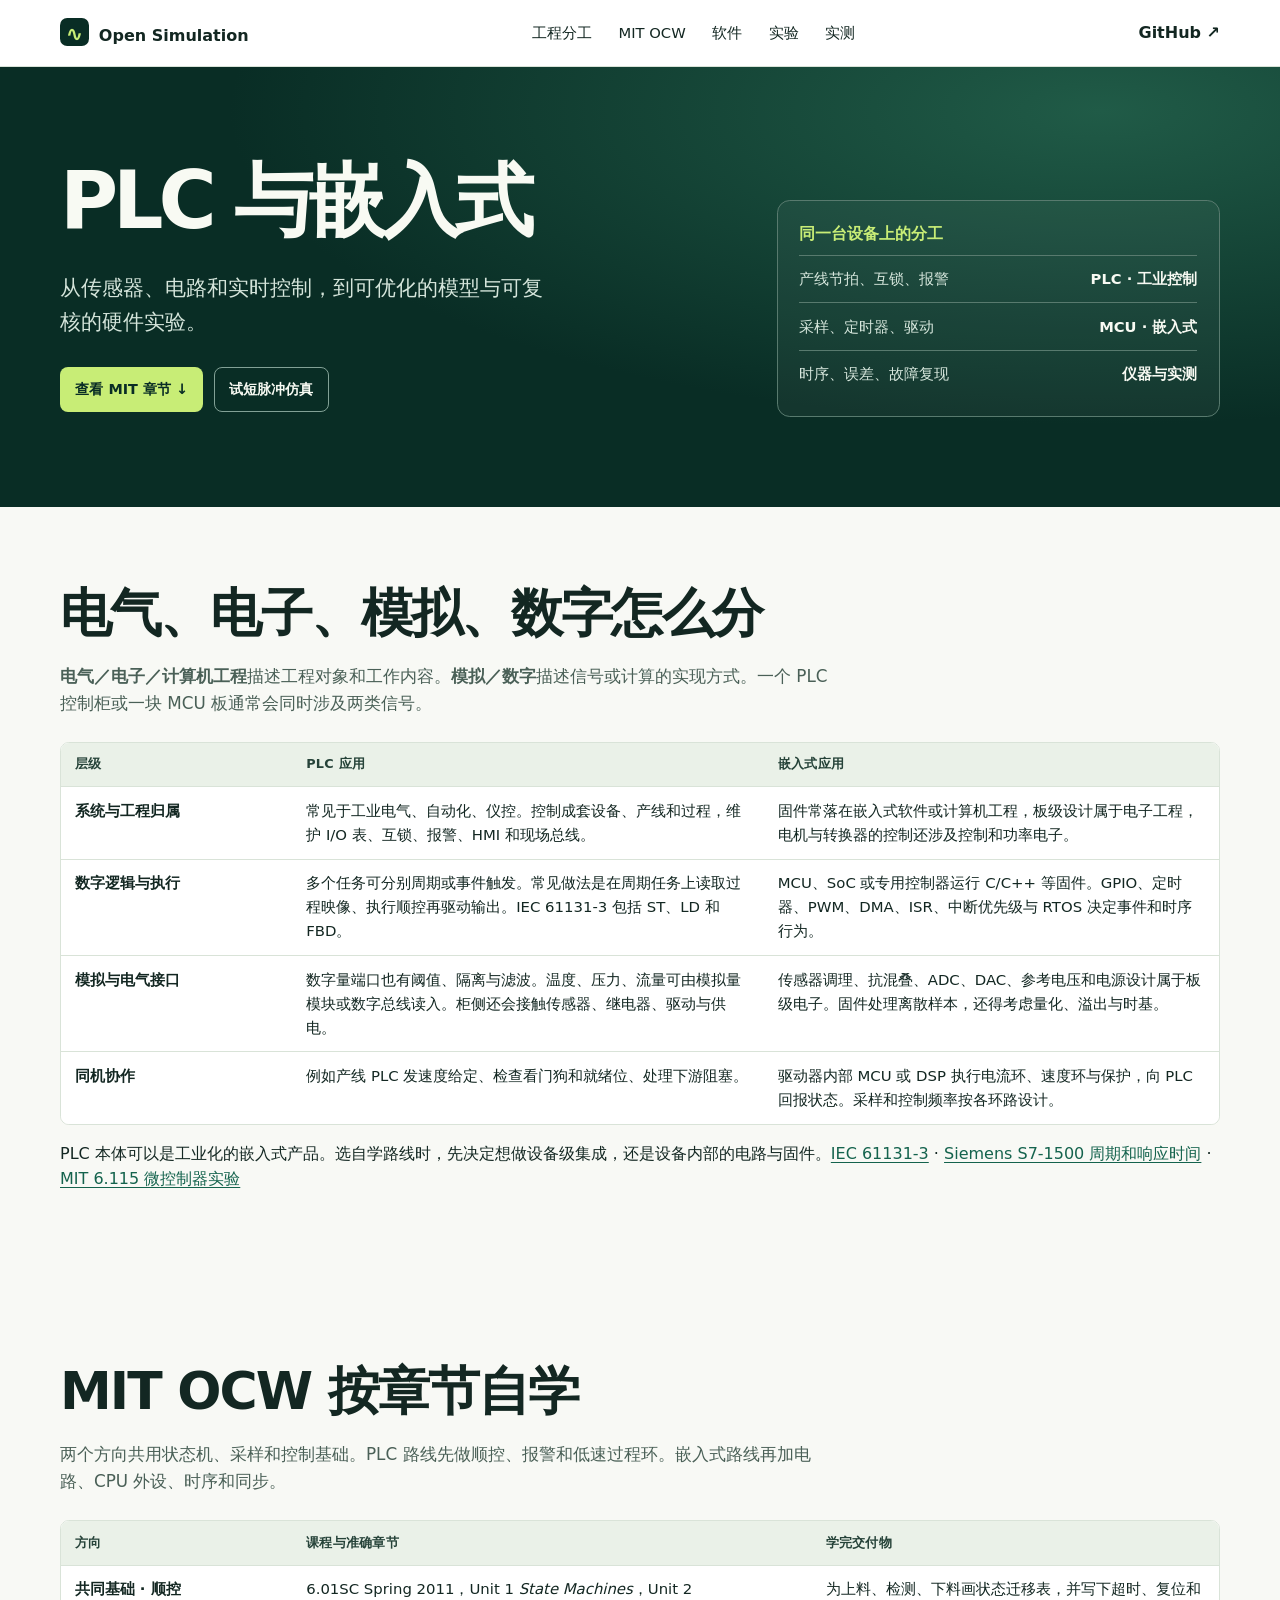
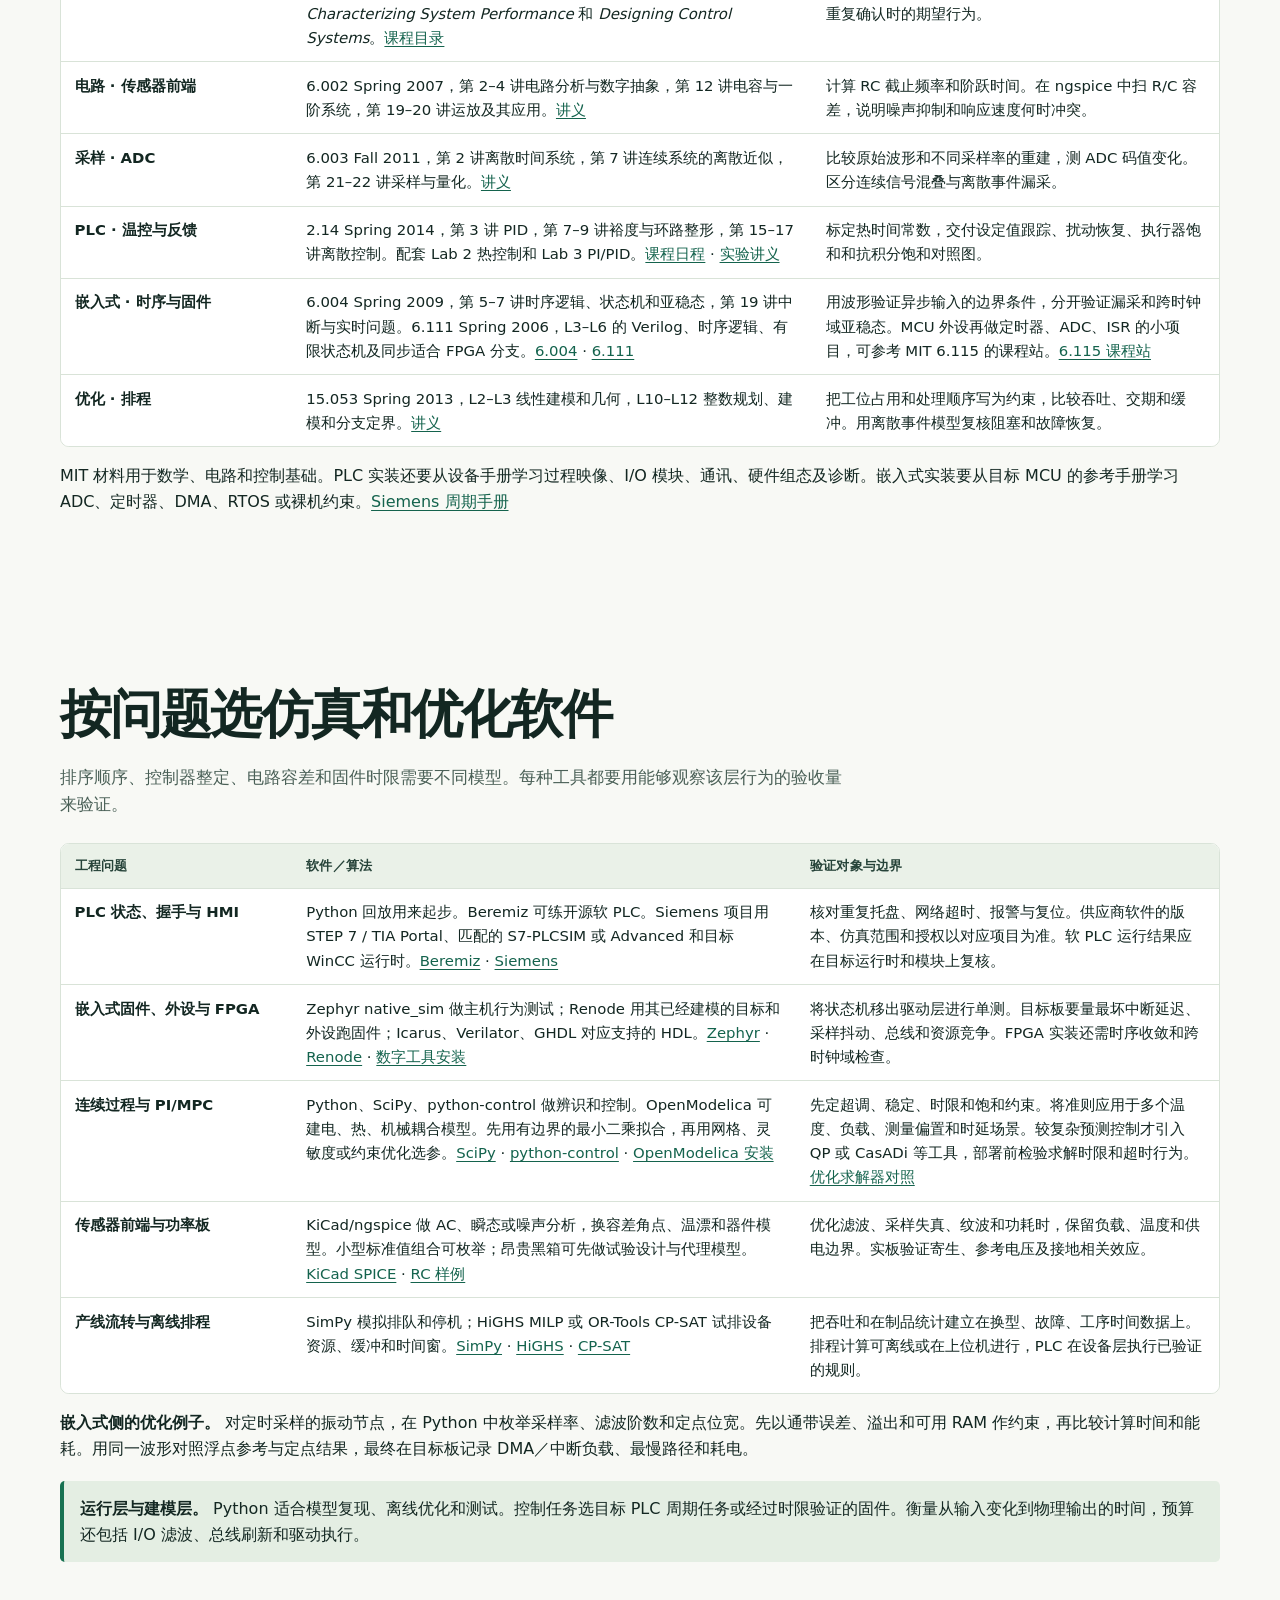
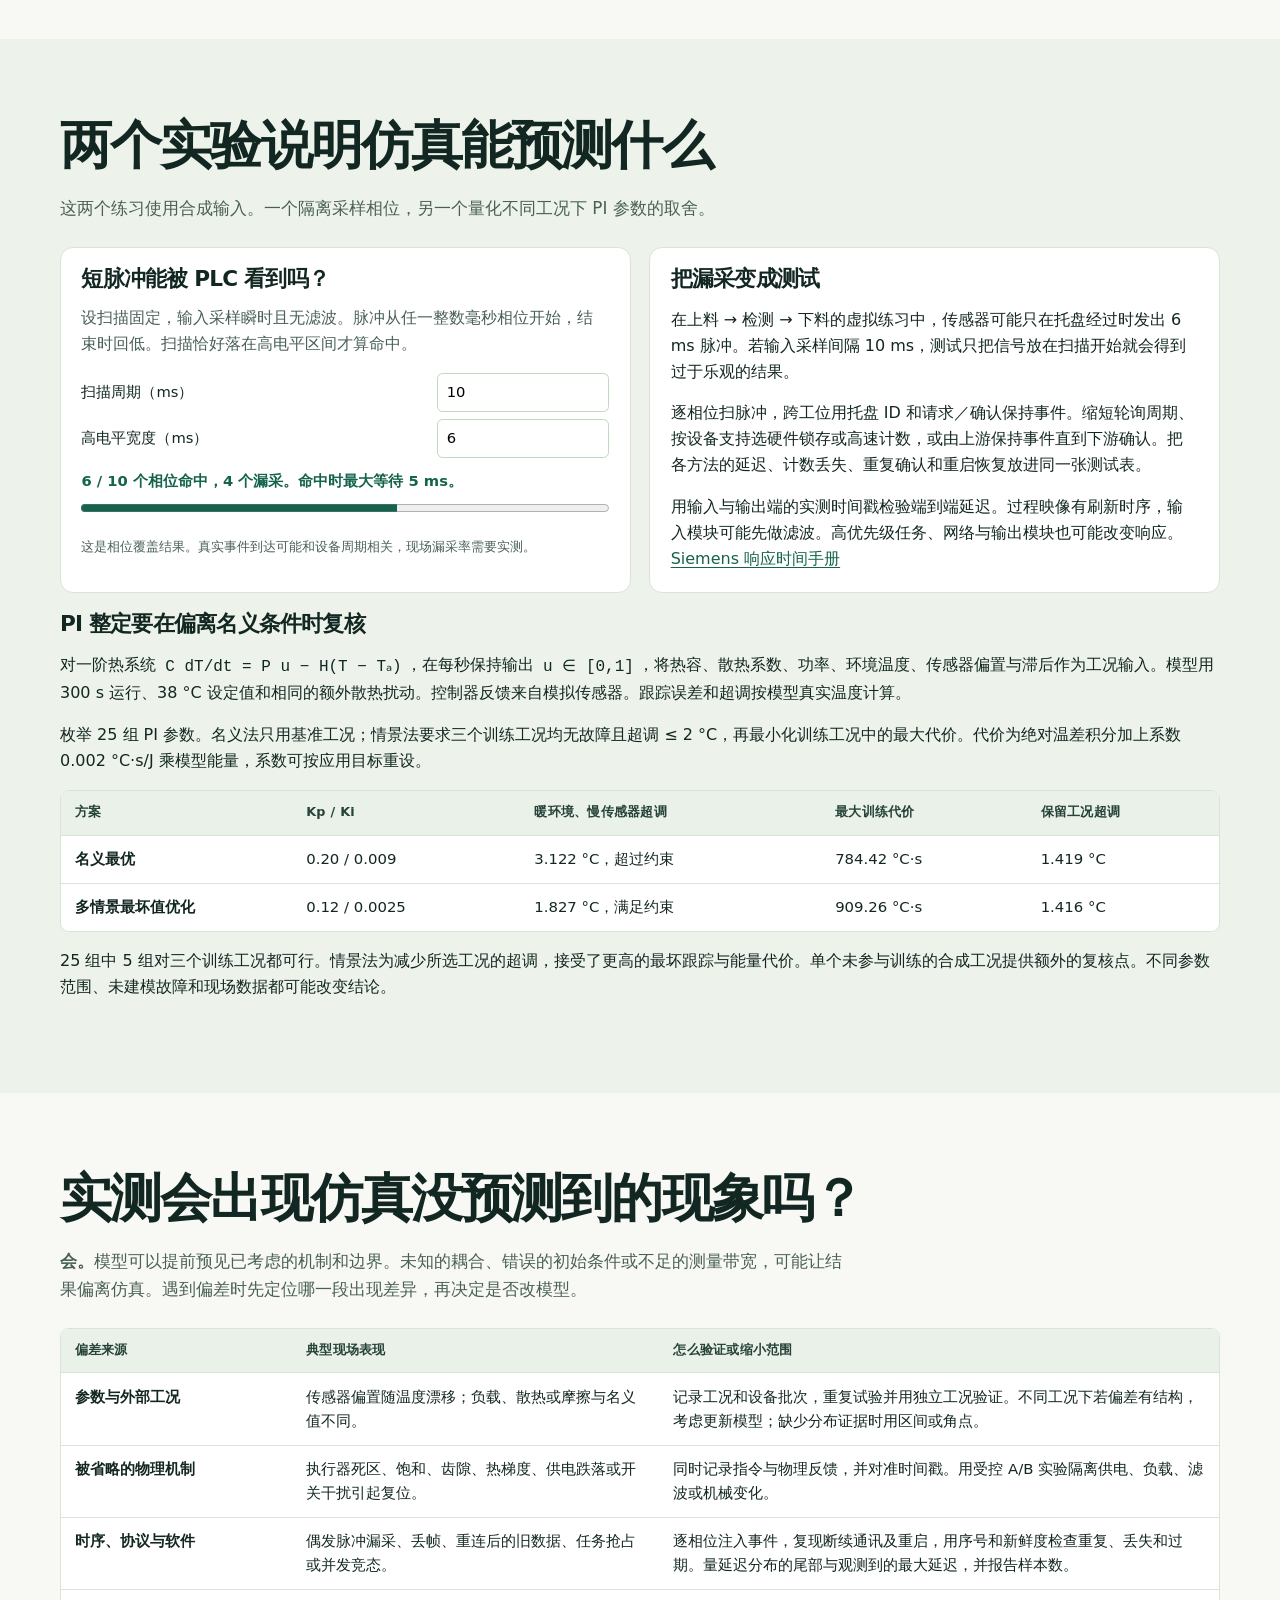
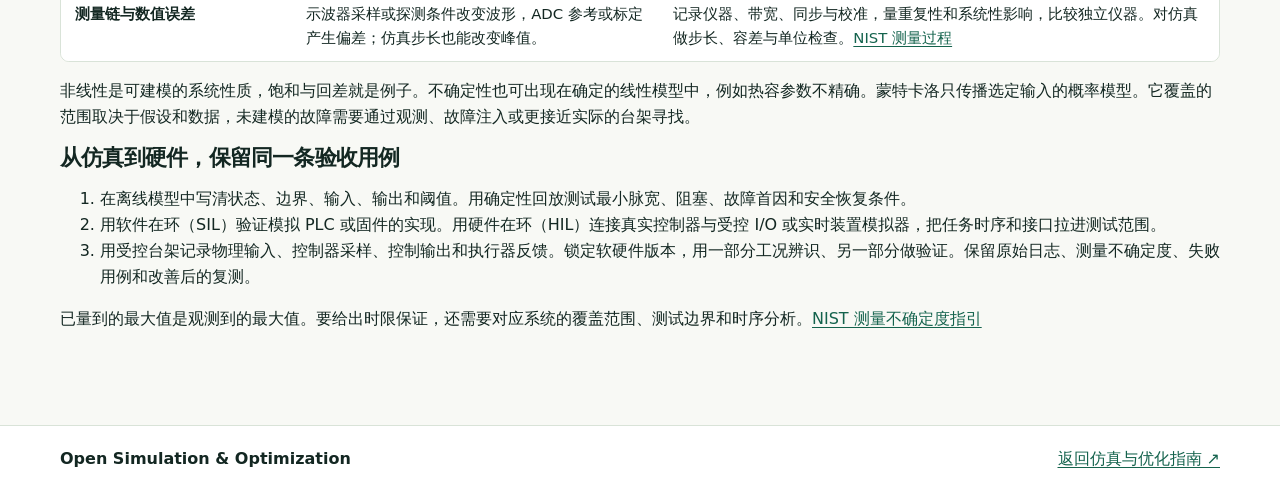
==== docs/plc-embedded.html @ e900a8cd "Publish PLC and embedded simulation engineering guide" ====
<!doctype html>
<html lang="zh-Hans">
<head>
  <meta charset="utf-8">
  <meta name="viewport" content="width=device-width, initial-scale=1">
  <meta name="description" content="PLC 与嵌入式的工程边界、MIT OCW 课程、优化仿真工具和硬件实测方法。">
  <title>PLC 与嵌入式｜Open Simulation &amp; Optimization</title>
  <link rel="stylesheet" href="style.css">
  <script src="plc-timing.js" defer></script>
</head>
<body>
<a class="skip" href="#main">跳到正文</a>
<header class="top">
  <div class="wrap top-inner">
    <a class="brand" href="./" lang="en"><span aria-hidden="true">∿</span> Open Simulation</a>
    <nav aria-label="本页导航">
      <a href="#roles">工程分工</a><a href="#ocw">MIT OCW</a><a href="#tools">软件</a><a href="#experiments">实验</a><a href="#validation">实测</a>
    </nav>
    <a class="repo" href="https://github.com/zmath01/optimization-simulation">GitHub ↗</a>
  </div>
</header>
<main id="main">
  <div class="hero">
    <div class="wrap hero-grid">
      <div>
        <h1>PLC 与嵌入式</h1>
        <p class="lede">从传感器、电路和实时控制，到可优化的模型与可复核的硬件实验。</p>
        <a class="button primary" href="#ocw">查看 MIT 章节 ↓</a>
        <a class="button secondary" href="#experiments">试短脉冲仿真</a>
      </div>
      <div class="hero-side" aria-label="典型系统分工">
        <p>同一台设备上的分工</p>
        <a href="#roles"><span>产线节拍、互锁、报警</span><strong>PLC · 工业控制</strong></a>
        <a href="#roles"><span>采样、定时器、驱动</span><strong>MCU · 嵌入式</strong></a>
        <a href="#validation"><span>时序、误差、故障复现</span><strong>仪器与实测</strong></a>
      </div>
    </div>
  </div>
  <section class="wrap section" id="roles">
    <div class="section-heading"><h2>电气、电子、模拟、数字怎么分</h2><p><strong>电气／电子／计算机工程</strong>描述工程对象和工作内容。<strong>模拟／数字</strong>描述信号或计算的实现方式。一个 PLC 控制柜或一块 MCU 板通常会同时涉及两类信号。</p></div>
    <div class="table-wrap" tabindex="0" role="region" aria-label="PLC 与嵌入式分工">
    <table><thead><tr><th scope="col">层级</th><th scope="col">PLC 应用</th><th scope="col">嵌入式应用</th></tr></thead><tbody>
      <tr><th scope="row">系统与工程归属</th><td>常见于工业电气、自动化、仪控。控制成套设备、产线和过程，维护 I/O 表、互锁、报警、HMI 和现场总线。</td><td>固件常落在嵌入式软件或计算机工程，板级设计属于电子工程，电机与转换器的控制还涉及控制和功率电子。</td></tr>
      <tr><th scope="row">数字逻辑与执行</th><td>多个任务可分别周期或事件触发。常见做法是在周期任务上读取过程映像、执行顺控再驱动输出。IEC 61131-3 包括 ST、LD 和 FBD。</td><td>MCU、SoC 或专用控制器运行 C/C++ 等固件。GPIO、定时器、PWM、DMA、ISR、中断优先级与 RTOS 决定事件和时序行为。</td></tr>
      <tr><th scope="row">模拟与电气接口</th><td>数字量端口也有阈值、隔离与滤波。温度、压力、流量可由模拟量模块或数字总线读入。柜侧还会接触传感器、继电器、驱动与供电。</td><td>传感器调理、抗混叠、ADC、DAC、参考电压和电源设计属于板级电子。固件处理离散样本，还得考虑量化、溢出与时基。</td></tr>
      <tr><th scope="row">同机协作</th><td>例如产线 PLC 发速度给定、检查看门狗和就绪位、处理下游阻塞。</td><td>驱动器内部 MCU 或 DSP 执行电流环、速度环与保护，向 PLC 回报状态。采样和控制频率按各环路设计。</td></tr>
    </tbody></table></div>
    <p>PLC 本体可以是工业化的嵌入式产品。选自学路线时，先决定想做设备级集成，还是设备内部的电路与固件。<a href="https://webstore.iec.ch/en/publication/68533">IEC 61131-3</a> · <a href="https://support.industry.siemens.com/cs/attachments/59193558/s71500_cycle_and_reaction_times_function_manual_en-US_en-US.pdf">Siemens S7-1500 周期和响应时间</a> · <a href="https://web.mit.edu/course/6/6.115/www/page/course-objectives.html">MIT 6.115 微控制器实验</a></p>
  </section>

  <section class="wrap section" id="ocw">
    <div class="section-heading"><h2>MIT OCW 按章节自学</h2><p>两个方向共用状态机、采样和控制基础。PLC 路线先做顺控、报警和低速过程环。嵌入式路线再加电路、CPU 外设、时序和同步。</p></div>
    <div class="table-wrap" tabindex="0" role="region" aria-label="MIT OCW 章节及练习">
    <table><thead><tr><th scope="col">方向</th><th scope="col">课程与准确章节</th><th scope="col">学完交付物</th></tr></thead><tbody>
      <tr><th scope="row">共同基础 · 顺控</th><td>6.01SC Spring 2011，Unit 1 <em>State Machines</em>，Unit 2 <em>Characterizing System Performance</em> 和 <em>Designing Control Systems</em>。<a href="https://ocw.mit.edu/courses/6-01sc-introduction-to-electrical-engineering-and-computer-science-i-spring-2011/">课程目录</a></td><td>为上料、检测、下料画状态迁移表，并写下超时、复位和重复确认时的期望行为。</td></tr>
      <tr><th scope="row">电路 · 传感器前端</th><td>6.002 Spring 2007，第 2–4 讲电路分析与数字抽象，第 12 讲电容与一阶系统，第 19–20 讲运放及其应用。<a href="https://ocw.mit.edu/courses/6-002-circuits-and-electronics-spring-2007/pages/lecture-notes/">讲义</a></td><td>计算 RC 截止频率和阶跃时间。在 ngspice 中扫 R/C 容差，说明噪声抑制和响应速度何时冲突。</td></tr>
      <tr><th scope="row">采样 · ADC</th><td>6.003 Fall 2011，第 2 讲离散时间系统，第 7 讲连续系统的离散近似，第 21–22 讲采样与量化。<a href="https://ocw.mit.edu/courses/6-003-signals-and-systems-fall-2011/pages/lecture-notes/">讲义</a></td><td>比较原始波形和不同采样率的重建，测 ADC 码值变化。区分连续信号混叠与离散事件漏采。</td></tr>
      <tr><th scope="row">PLC · 温控与反馈</th><td>2.14 Spring 2014，第 3 讲 PID，第 7–9 讲裕度与环路整形，第 15–17 讲离散控制。配套 Lab 2 热控制和 Lab 3 PI/PID。<a href="https://ocw.mit.edu/courses/2-14-analysis-and-design-of-feedback-control-systems-spring-2014/pages/calendar/">课程日程</a> · <a href="https://ocw.mit.edu/courses/2-14-analysis-and-design-of-feedback-control-systems-spring-2014/pages/labs/">实验讲义</a></td><td>标定热时间常数，交付设定值跟踪、扰动恢复、执行器饱和和抗积分饱和对照图。</td></tr>
      <tr><th scope="row">嵌入式 · 时序与固件</th><td>6.004 Spring 2009，第 5–7 讲时序逻辑、状态机和亚稳态，第 19 讲中断与实时问题。6.111 Spring 2006，L3–L6 的 Verilog、时序逻辑、有限状态机及同步适合 FPGA 分支。<a href="https://ocw.mit.edu/courses/6-004-computation-structures-spring-2009/pages/lecture-notes/">6.004</a> · <a href="https://ocw.mit.edu/courses/6-111-introductory-digital-systems-laboratory-spring-2006/pages/lecture-notes/">6.111</a></td><td>用波形验证异步输入的边界条件，分开验证漏采和跨时钟域亚稳态。MCU 外设再做定时器、ADC、ISR 的小项目，可参考 MIT 6.115 的课程站。<a href="https://web.mit.edu/course/6/6.115/www/page/course-objectives.html">6.115 课程站</a></td></tr>
      <tr><th scope="row">优化 · 排程</th><td>15.053 Spring 2013，L2–L3 线性建模和几何，L10–L12 整数规划、建模和分支定界。<a href="https://ocw.mit.edu/courses/15-053-optimization-methods-in-management-science-spring-2013/pages/lecture-notes/">讲义</a></td><td>把工位占用和处理顺序写为约束，比较吞吐、交期和缓冲。用离散事件模型复核阻塞和故障恢复。</td></tr>
    </tbody></table></div>
    <p>MIT 材料用于数学、电路和控制基础。PLC 实装还要从设备手册学习过程映像、I/O 模块、通讯、硬件组态及诊断。嵌入式实装要从目标 MCU 的参考手册学习 ADC、定时器、DMA、RTOS 或裸机约束。<a href="https://support.industry.siemens.com/cs/attachments/59193558/s71500_cycle_and_reaction_times_function_manual_en-US_en-US.pdf">Siemens 周期手册</a></p>
  </section>
  <section class="wrap section" id="tools">
    <div class="section-heading"><h2>按问题选仿真和优化软件</h2><p>排序顺序、控制器整定、电路容差和固件时限需要不同模型。每种工具都要用能够观察该层行为的验收量来验证。</p></div>
    <div class="table-wrap" tabindex="0" role="region" aria-label="软件、算法与适用边界">
    <table><thead><tr><th scope="col">工程问题</th><th scope="col">软件／算法</th><th scope="col">验证对象与边界</th></tr></thead><tbody>
      <tr><th scope="row">PLC 状态、握手与 HMI</th><td>Python 回放用来起步。Beremiz 可练开源软 PLC。Siemens 项目用 STEP 7 / TIA Portal、匹配的 S7-PLCSIM 或 Advanced 和目标 WinCC 运行时。<a href="https://beremiz.readthedocs.io/en/stable/overview.html">Beremiz</a> · <a href="https://sieportal.siemens.com/en-us/products-services/10317038">Siemens</a></td><td>核对重复托盘、网络超时、报警与复位。供应商软件的版本、仿真范围和授权以对应项目为准。软 PLC 运行结果应在目标运行时和模块上复核。</td></tr>
      <tr><th scope="row">嵌入式固件、外设与 FPGA</th><td>Zephyr native_sim 做主机行为测试；Renode 用其已经建模的目标和外设跑固件；Icarus、Verilator、GHDL 对应支持的 HDL。<a href="https://docs.zephyrproject.org/latest/boards/native/native_sim/doc/index.html">Zephyr</a> · <a href="https://renode.readthedocs.io/en/latest/introduction/supported-boards.html">Renode</a> · <a href="./#electronics">数字工具安装</a></td><td>将状态机移出驱动层进行单测。目标板要量最坏中断延迟、采样抖动、总线和资源竞争。FPGA 实装还需时序收敛和跨时钟域检查。</td></tr>
      <tr><th scope="row">连续过程与 PI/MPC</th><td>Python、SciPy、python-control 做辨识和控制。OpenModelica 可建电、热、机械耦合模型。先用有边界的最小二乘拟合，再用网格、灵敏度或约束优化选参。<a href="https://docs.scipy.org/doc/scipy/reference/generated/scipy.optimize.least_squares.html">SciPy</a> · <a href="https://python-control.readthedocs.io/en/latest/">python-control</a> · <a href="./#numerics">OpenModelica 安装</a></td><td>先定超调、稳定、时限和饱和约束。将准则应用于多个温度、负载、测量偏置和时延场景。较复杂预测控制才引入 QP 或 CasADi 等工具，部署前检验求解时限和超时行为。<a href="./#solvers">优化求解器对照</a></td></tr>
      <tr><th scope="row">传感器前端与功率板</th><td>KiCad/ngspice 做 AC、瞬态或噪声分析，换容差角点、温漂和器件模型。小型标准值组合可枚举；昂贵黑箱可先做试验设计与代理模型。<a href="https://www.kicad.org/discover/spice/">KiCad SPICE</a> · <a href="./#examples">RC 样例</a></td><td>优化滤波、采样失真、纹波和功耗时，保留负载、温度和供电边界。实板验证寄生、参考电压及接地相关效应。</td></tr>
      <tr><th scope="row">产线流转与离线排程</th><td>SimPy 模拟排队和停机；HiGHS MILP 或 OR-Tools CP-SAT 试排设备资源、缓冲和时间窗。<a href="https://simpy.readthedocs.io/en/latest/">SimPy</a> · <a href="https://highs.dev/">HiGHS</a> · <a href="https://developers.google.com/optimization/cp/cp_solver">CP-SAT</a></td><td>把吞吐和在制品统计建立在换型、故障、工序时间数据上。排程计算可离线或在上位机进行，PLC 在设备层执行已验证的规则。</td></tr>
    </tbody></table></div>
    <p><strong>嵌入式侧的优化例子。</strong> 对定时采样的振动节点，在 Python 中枚举采样率、滤波阶数和定点位宽。先以通带误差、溢出和可用 RAM 作约束，再比较计算时间和能耗。用同一波形对照浮点参考与定点结果，最终在目标板记录 DMA／中断负载、最慢路径和耗电。</p>
    <div class="note"><strong>运行层与建模层。</strong> Python 适合模型复现、离线优化和测试。控制任务选目标 PLC 周期任务或经过时限验证的固件。衡量从输入变化到物理输出的时间，预算还包括 I/O 滤波、总线刷新和驱动执行。</div>
  </section>

  <section class="performance" id="experiments">
    <div class="wrap section">
      <div class="section-heading"><h2>两个实验说明仿真能预测什么</h2><p>这两个练习使用合成输入。一个隔离采样相位，另一个量化不同工况下 PI 参数的取舍。</p></div>
      <div class="two">
        <article class="chart">
          <h3>短脉冲能被 PLC 看到吗？</h3>
          <p>设扫描固定，输入采样瞬时且无滤波。脉冲从任一整数毫秒相位开始，结束时回低。扫描恰好落在高电平区间才算命中。</p>
          <div class="calc-inputs" id="pulse-inputs">
            <label for="scan-ms">扫描周期（ms）</label><input type="number" id="scan-ms" min="1" max="1000" step="1" value="10" required>
            <label for="pulse-ms">高电平宽度（ms）</label><input type="number" id="pulse-ms" min="1" max="1000" step="1" value="6" required>
            <output id="pulse-result" for="scan-ms pulse-ms" aria-live="polite">6 / 10 个相位命中，4 个漏采。命中时最大等待 5 ms。</output>
          </div>
          <progress id="pulse-hit-rate" aria-label="整数毫秒相位命中比例" value="6" max="10">6 / 10</progress>
          <p><small>这是相位覆盖结果。真实事件到达可能和设备周期相关，现场漏采率需要实测。</small></p>
        </article>
        <article class="bench-notes">
          <h3>把漏采变成测试</h3>
          <p>在上料 → 检测 → 下料的虚拟练习中，传感器可能只在托盘经过时发出 6 ms 脉冲。若输入采样间隔 10 ms，测试只把信号放在扫描开始就会得到过于乐观的结果。</p>
          <p>逐相位扫脉冲，跨工位用托盘 ID 和请求／确认保持事件。缩短轮询周期、按设备支持选硬件锁存或高速计数，或由上游保持事件直到下游确认。把各方法的延迟、计数丢失、重复确认和重启恢复放进同一张测试表。</p>
          <p>用输入与输出端的实测时间戳检验端到端延迟。过程映像有刷新时序，输入模块可能先做滤波。高优先级任务、网络与输出模块也可能改变响应。<a href="https://support.industry.siemens.com/cs/attachments/59193558/s71500_cycle_and_reaction_times_function_manual_en-US_en-US.pdf">Siemens 响应时间手册</a></p>
        </article>
      </div>
      <h3>PI 整定要在偏离名义条件时复核</h3>
      <p>对一阶热系统 <code>C dT/dt = P u − H(T − Tₐ)</code>，在每秒保持输出 <code>u ∈ [0,1]</code>，将热容、散热系数、功率、环境温度、传感器偏置与滞后作为工况输入。模型用 300 s 运行、38 °C 设定值和相同的额外散热扰动。控制器反馈来自模拟传感器。跟踪误差和超调按模型真实温度计算。</p>
      <p>枚举 25 组 PI 参数。名义法只用基准工况；情景法要求三个训练工况均无故障且超调 ≤ 2 °C，再最小化训练工况中的最大代价。代价为绝对温差积分加上系数 0.002 °C·s/J 乘模型能量，系数可按应用目标重设。</p>
      <div class="table-wrap" tabindex="0" role="region" aria-label="合成温控优化结果">
      <table><thead><tr><th scope="col">方案</th><th scope="col">Kp / Ki</th><th scope="col">暖环境、慢传感器超调</th><th scope="col">最大训练代价</th><th scope="col">保留工况超调</th></tr></thead><tbody>
        <tr><th scope="row">名义最优</th><td>0.20 / 0.009</td><td>3.122 °C，超过约束</td><td>784.42 °C·s</td><td>1.419 °C</td></tr>
        <tr><th scope="row">多情景最坏值优化</th><td>0.12 / 0.0025</td><td>1.827 °C，满足约束</td><td>909.26 °C·s</td><td>1.416 °C</td></tr>
      </tbody></table></div>
      <p>25 组中 5 组对三个训练工况都可行。情景法为减少所选工况的超调，接受了更高的最坏跟踪与能量代价。单个未参与训练的合成工况提供额外的复核点。不同参数范围、未建模故障和现场数据都可能改变结论。</p>
    </div>
  </section>

  <section class="wrap section" id="validation">
    <div class="section-heading"><h2>实测会出现仿真没预测到的现象吗？</h2><p><strong>会。</strong>模型可以提前预见已考虑的机制和边界。未知的耦合、错误的初始条件或不足的测量带宽，可能让结果偏离仿真。遇到偏差时先定位哪一段出现差异，再决定是否改模型。</p></div>
    <div class="table-wrap" tabindex="0" role="region" aria-label="现场偏差和实验方法">
    <table><thead><tr><th scope="col">偏差来源</th><th scope="col">典型现场表现</th><th scope="col">怎么验证或缩小范围</th></tr></thead><tbody>
      <tr><th scope="row">参数与外部工况</th><td>传感器偏置随温度漂移；负载、散热或摩擦与名义值不同。</td><td>记录工况和设备批次，重复试验并用独立工况验证。不同工况下若偏差有结构，考虑更新模型；缺少分布证据时用区间或角点。</td></tr>
      <tr><th scope="row">被省略的物理机制</th><td>执行器死区、饱和、齿隙、热梯度、供电跌落或开关干扰引起复位。</td><td>同时记录指令与物理反馈，并对准时间戳。用受控 A/B 实验隔离供电、负载、滤波或机械变化。</td></tr>
      <tr><th scope="row">时序、协议与软件</th><td>偶发脉冲漏采、丢帧、重连后的旧数据、任务抢占或并发竞态。</td><td>逐相位注入事件，复现断续通讯及重启，用序号和新鲜度检查重复、丢失和过期。量延迟分布的尾部与观测到的最大延迟，并报告样本数。</td></tr>
      <tr><th scope="row">测量链与数值误差</th><td>示波器采样或探测条件改变波形，ADC 参考或标定产生偏差；仿真步长也能改变峰值。</td><td>记录仪器、带宽、同步与校准，量重复性和系统性影响，比较独立仪器。对仿真做步长、容差与单位检查。<a href="https://www.nist.gov/publications/nistsematech-engineering-statistics-handbook-chapter-2-measurement-process">NIST 测量过程</a></td></tr>
    </tbody></table></div>
    <p>非线性是可建模的系统性质，饱和与回差就是例子。不确定性也可出现在确定的线性模型中，例如热容参数不精确。蒙特卡洛只传播选定输入的概率模型。它覆盖的范围取决于假设和数据，未建模的故障需要通过观测、故障注入或更接近实际的台架寻找。</p>
    <h3>从仿真到硬件，保留同一条验收用例</h3>
    <ol>
      <li>在离线模型中写清状态、边界、输入、输出和阈值。用确定性回放测试最小脉宽、阻塞、故障首因和安全恢复条件。</li>
      <li>用软件在环（SIL）验证模拟 PLC 或固件的实现。用硬件在环（HIL）连接真实控制器与受控 I/O 或实时装置模拟器，把任务时序和接口拉进测试范围。</li>
      <li>用受控台架记录物理输入、控制器采样、控制输出和执行器反馈。锁定软硬件版本，用一部分工况辨识、另一部分做验证。保留原始日志、测量不确定度、失败用例和改善后的复测。</li>
    </ol>
    <p>已量到的最大值是观测到的最大值。要给出时限保证，还需要对应系统的覆盖范围、测试边界和时序分析。<a href="https://www.nist.gov/pml/nist-technical-note-1297">NIST 测量不确定度指引</a></p>
  </section>
</main>
<footer><div class="wrap"><strong>Open Simulation &amp; Optimization</strong><a href="./">返回仿真与优化指南 ↗</a></div></footer>
</body>
</html>
---- docs/style.css ----
:root {
  color-scheme: light;
  --paper: #f8f9f5;
  --surface: #fff;
  --ink: #132722;
  --muted: #4a6057;
  --line: #d9e3d8;
  --green: #14634d;
  --dark: #092d25;
  --lime: #c8ed76;
  --radius: .8rem;
  font-family: "Aptos", "Segoe UI", system-ui, sans-serif;
  color: var(--ink);
  background: var(--paper);
  line-height: 1.62;
}
* { box-sizing: border-box; }
body { margin: 0; }
a { color: var(--green); text-underline-offset: .2em; }
a:hover { text-decoration-thickness: 2px; }
a:focus-visible, summary:focus-visible, input:focus-visible, [tabindex]:focus-visible {
  outline: 2px solid #1b8b66; outline-offset: 4px;
}
.wrap { width: min(1160px, 100% - 3rem); margin-inline: auto; }
.skip { position: absolute; left: 1rem; top: -6rem; z-index: 9; padding: .6rem; background: white; }
.skip:focus { top: .5rem; }
.top { background: var(--surface); border-bottom: 1px solid var(--line); }
.top-inner { display: flex; align-items: center; min-height: 66px; gap: 2rem; justify-content: space-between; }
.top a { text-decoration: none; color: var(--ink); }
.top a:hover { text-decoration: underline; }
.brand { font-weight: 750; white-space: nowrap; }
.brand span { display: inline-grid; place-items: center; width: 1.8rem; height: 1.8rem; margin-right: .28rem; border-radius: .45rem; background: var(--dark); color: var(--lime); font-size: 1.3rem; }
nav { display: flex; gap: clamp(.6rem, 2.4vw, 1.65rem); font-size: .92rem; flex-wrap: wrap; }
.repo { font-weight: 650; white-space: nowrap; }
.hero { background: radial-gradient(ellipse at 86% 10%, #205b47 0, transparent 56%), var(--dark); color: #f8faf3; }
.hero-grid { padding-block: clamp(3.2rem, 7vw, 6rem); display: grid; grid-template-columns: 1.3fr .9fr; gap: clamp(2rem, 6vw, 6.5rem); align-items: end; }
.eyebrow { font-size: .77rem; font-weight: 800; letter-spacing: .14em; text-transform: uppercase; margin: 0 0 .65rem; color: var(--green); }
.hero .eyebrow { color: var(--lime); }
h1,h2,h3 { line-height: 1.12; margin: 0 0 .65em; letter-spacing: -.036em; }
h1 { font-size: clamp(2.4rem, 6.2vw, 5.4rem); margin-bottom: .34em; letter-spacing: -.065em; }
h2 { font-size: clamp(1.9rem, 4.1vw, 3.25rem); margin-bottom: .4em; }
h3 { font-size: 1.35rem; }
.lede { font-size: clamp(1.05rem, 2vw, 1.3rem); max-width: 31rem; color: #d5e5db; margin: 0 0 1.7rem; }
.button { display: inline-block; border: 1px solid transparent; border-radius: .5rem; padding: .6rem .9rem; margin: 0 .35rem .35rem 0; font-size: .9rem; text-decoration: none; font-weight: 750; }
.primary { background: var(--lime); color: var(--dark); }
.secondary { border-color: #82a196; color: #f8faf3; }
.button:hover { text-decoration: underline; }
.hero-side { border: 1px solid #587a6e; border-radius: var(--radius); padding: 1.2rem 1.35rem; background: #ffffff0b; }
.hero-side p { color: var(--lime); font-weight: 750; margin: 0 0 .55rem; }
.hero-side a { display: flex; flex-wrap: wrap; gap: .15rem .75rem; align-items: baseline; justify-content: space-between; color: #f8faf3; text-decoration: none; padding: .7rem 0; border-top: 1px solid #587a6e; font-size: .92rem; }
.hero-side a:hover { text-decoration: underline; }
.hero-side span { color: #d7e7dd; }
.section { padding-block: clamp(2.7rem, 6vw, 5.15rem); }
.section-heading { max-width: 52rem; margin-bottom: 1.55rem; }
.section-heading > p:last-child { color: var(--muted); max-width: 49rem; margin: 0; font-size: 1.05rem; }
details { background: var(--surface); border: 1px solid var(--line); border-radius: var(--radius); margin-block: .75rem; }
summary { cursor: pointer; padding: .95rem 1.17rem; font-size: 1.06rem; font-weight: 750; }
summary span { color: var(--muted); font-size: .86rem; margin-left: .45rem; font-weight: 500; }
.detail-body { padding: 0 1.16rem 1.08rem; }
.detail-body > :first-child { margin-top: .25rem; }
.detail-body > :last-child { margin-bottom: 0; }
.table-wrap { max-width: 100%; overflow-x: auto; border: 1px solid var(--line); border-radius: .55rem; }
table { width: 100%; min-width: 640px; border-collapse: collapse; background: var(--surface); font-size: .93rem; text-align: left; }
th, td { border-bottom: 1px solid var(--line); padding: .72rem .85rem; vertical-align: top; }
thead th { background: #eaf1e8; color: #264339; font-size: .8rem; letter-spacing: .02em; }
tbody th { width: 20%; }
tbody tr:last-child > * { border-bottom: 0; }
.two { display: grid; grid-template-columns: 1fr 1fr; gap: 1.15rem; margin-block: 1.2rem; }
pre { overflow: auto; max-width: 100%; font-size: .84rem; background: #eaf1e8; border-radius: .48rem; padding: .8rem .95rem; line-height: 1.55; color: #173c30; }
code { font-family: "Cascadia Code", "IBM Plex Mono", Consolas, monospace; }
:not(pre) > code { background: #edf2ec; border-radius: .25rem; padding: .05em .26em; overflow-wrap: anywhere; }
.sources { color: var(--muted); font-size: .9rem; }
.performance { background: #edf3eb; }
.chart, .bench-notes, .case, .example-grid article {
  padding: 1.18rem 1.28rem; background: var(--surface);
  border: 1px solid var(--line); border-radius: var(--radius); min-width: 0;
}
.chart p { color: var(--muted); margin-top: 0; }
.bar-row { display: grid; grid-template-columns: 7rem 1fr 5rem; align-items: center; gap: .55rem; margin-block: .68rem; font-size: .83rem; }
.bar-row strong { text-align: right; font-variant-numeric: tabular-nums; }
.bar-track { background: #edf2ec; border-radius: .3rem; height: 1rem; }
.bar { display: block; height: 100%; background: #187252; border-radius: .3rem; }
.bar.py { width: 100%; background: #2a4c42; }
.bar.np { width: 37%; }
.bar.cc { width: 7.3%; background: #739e2b; }
.chart small { display: block; margin-top: .95rem; color: var(--muted); }
.bench-notes p:last-child { margin-bottom: 0; }
.note { margin-top: 1.2rem; border-left: .28rem solid #187252; background: #e4eee3; border-radius: .3rem; padding: .9rem 1rem; }
.case-grid, .example-grid { display: grid; grid-template-columns: repeat(2,minmax(0,1fr)); gap: 1rem; }
.case-type { color: var(--green); font-weight: 750; margin: 0 0 .55rem; font-size: .83rem; }
.result { border-left: .25rem solid #187252; padding-left: .65rem; font-weight: 730; color: #23483b; }
.savings { display: grid; grid-template-columns: 1fr 1fr; gap: 1.15rem 2rem; margin-top: 1.2rem; background: var(--dark); color: #e5f0e4; border-radius: var(--radius); padding: 1.3rem; }
.savings h3 { color: #fff; }
.savings p { margin-bottom: 0; }
.calc-inputs { display: grid; grid-template-columns: 1fr minmax(6rem, .5fr); gap: .4rem .75rem; align-items: center; font-size: .92rem; }
input { min-width: 0; padding: .43rem .52rem; border: 1px solid #bfd8bf; border-radius: .35rem; width: 100%; font: inherit; }
output { grid-column: 1 / -1; color: var(--lime); font-weight: 750; margin-top: .25rem; }
footer { padding-block: 1.3rem; border-top: 1px solid var(--line); background: white; }
footer .wrap { display: flex; flex-wrap: wrap; gap: .6rem 1.8rem; justify-content: space-between; }
@media (max-width: 780px) {
  .hero-grid,.two,.savings { grid-template-columns: 1fr; }
  .top-inner { flex-wrap: wrap; gap: .45rem .8rem; padding-block: .65rem; }
  nav { order: 3; width: 100%; }
}
@media (max-width: 570px) {
  .wrap { width: calc(100% - 1.5rem); }
  .case-grid,.example-grid { grid-template-columns: 1fr; }
  summary span { display: block; margin-left: .95rem; }
  .chart, .bench-notes, .case, .example-grid article { padding-inline: .95rem; }
}

#pulse-result { color: var(--green); }
#pulse-hit-rate { width: 100%; margin-top: .45rem; accent-color: var(--green); }
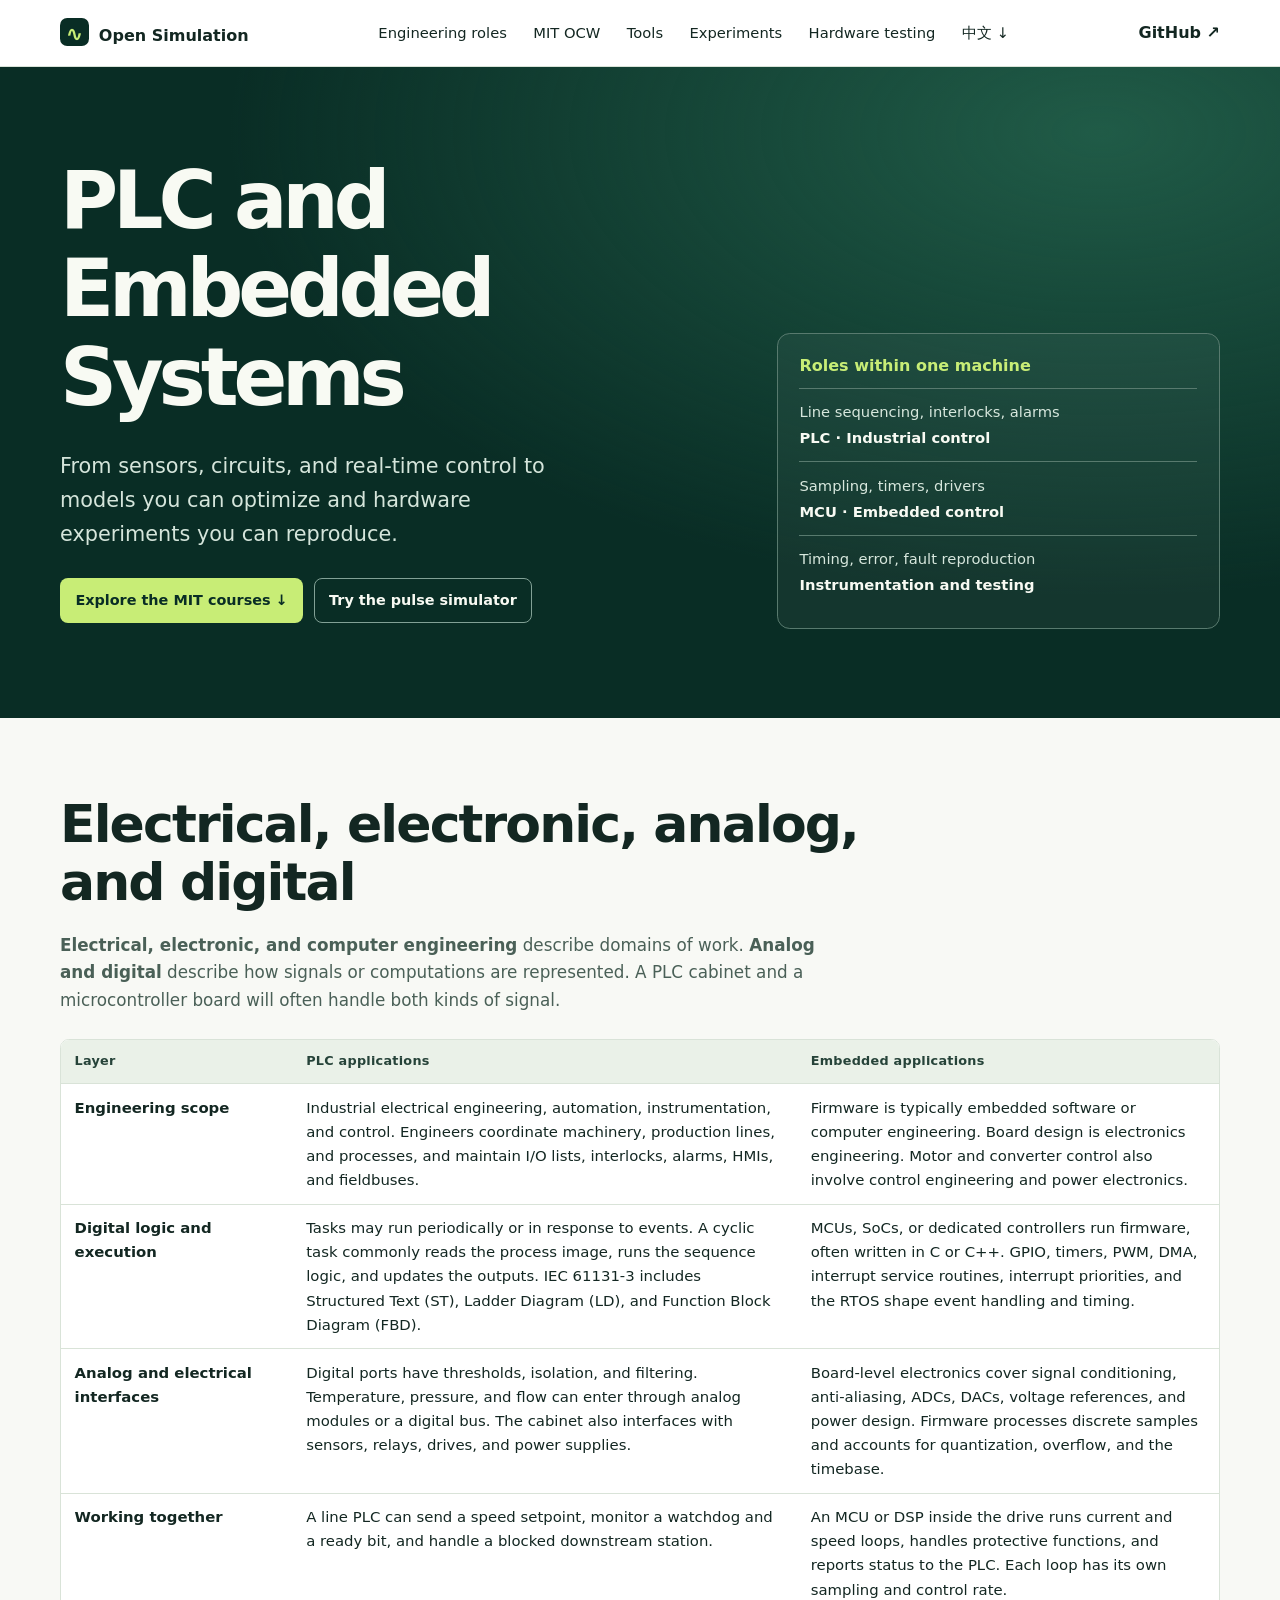
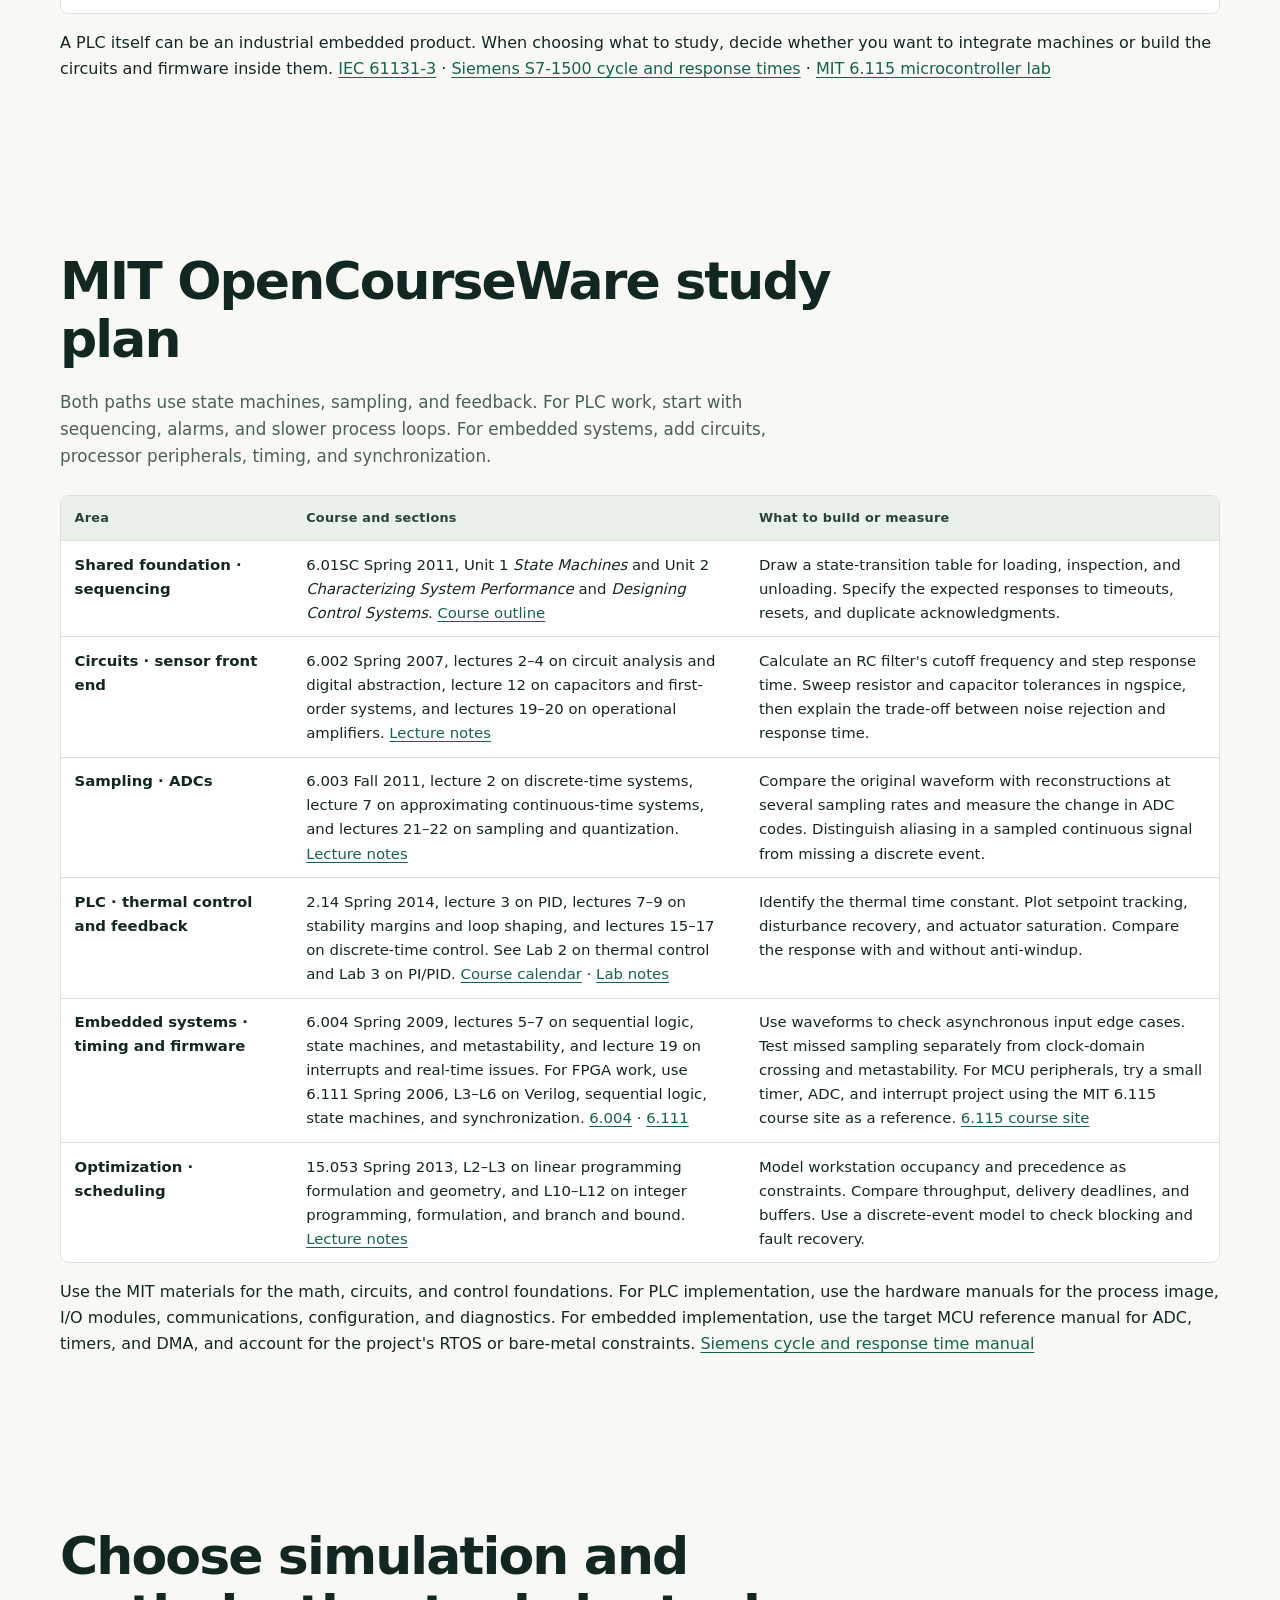
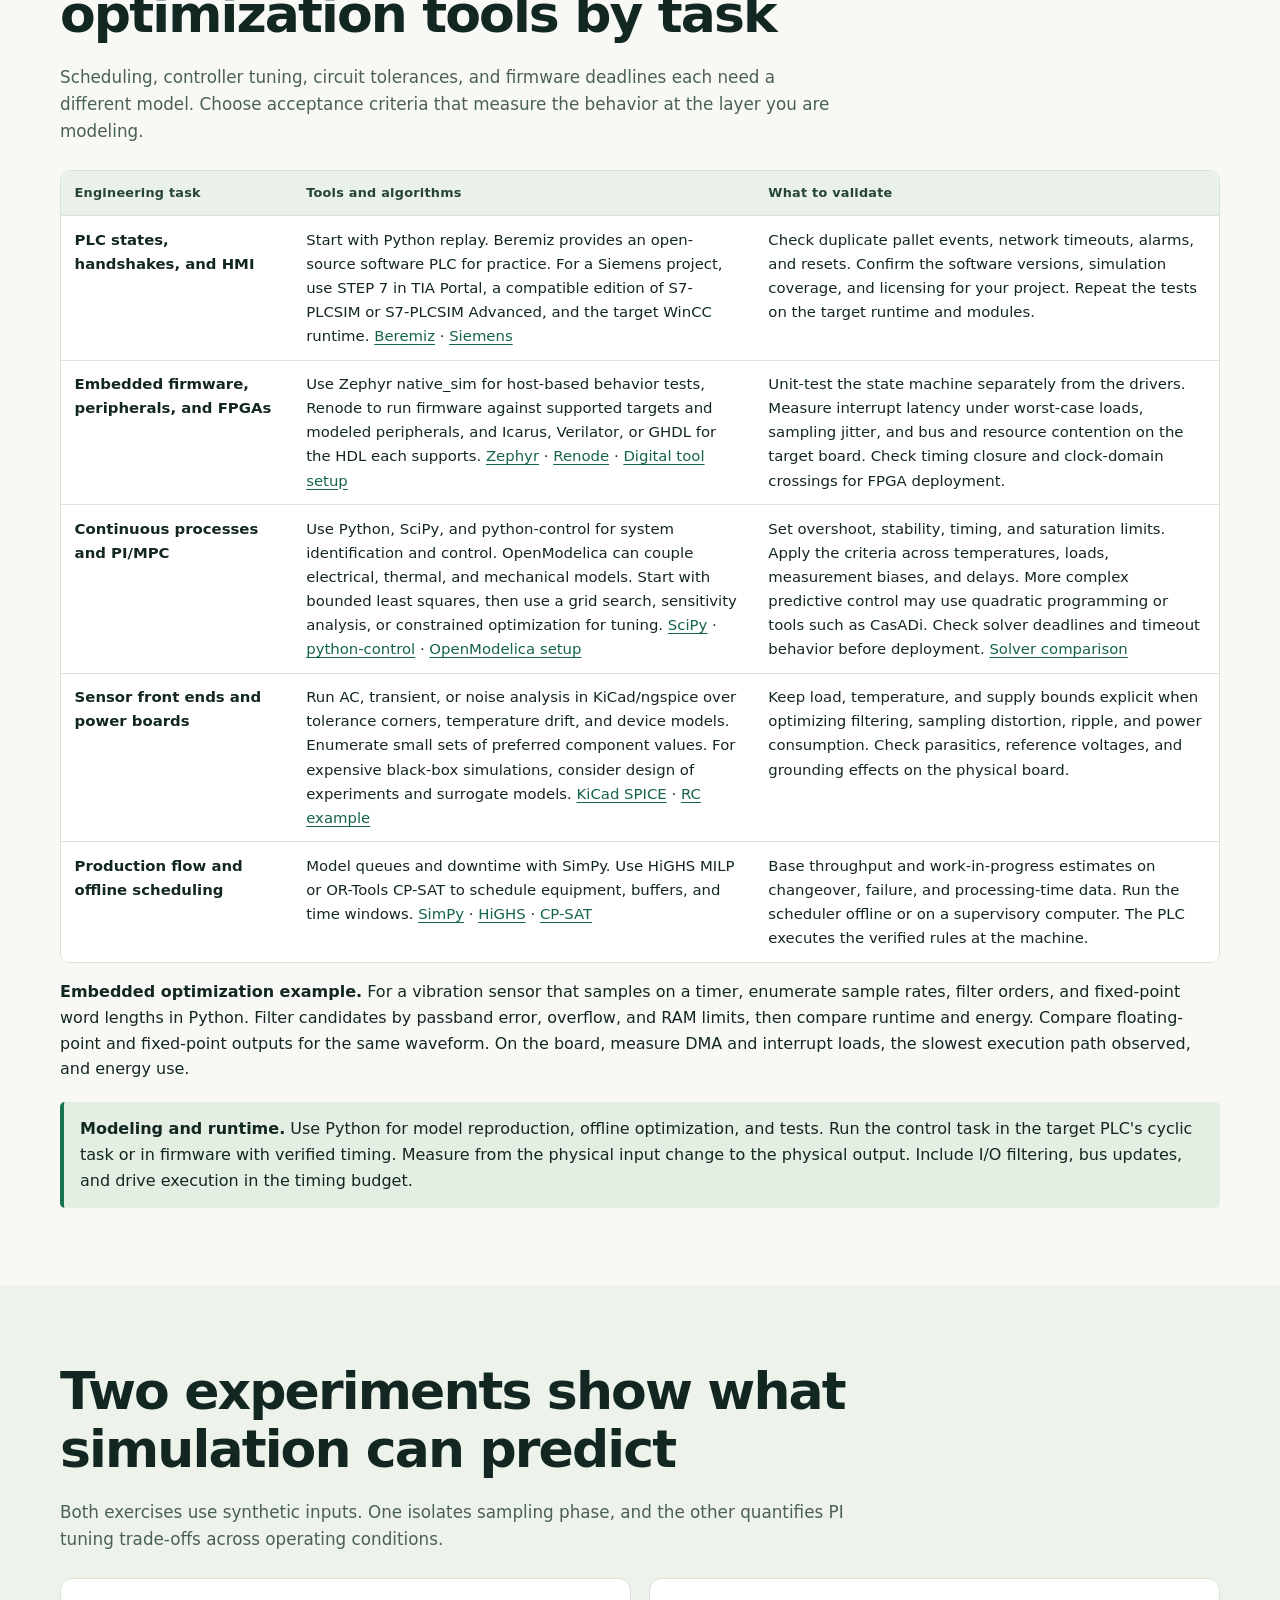
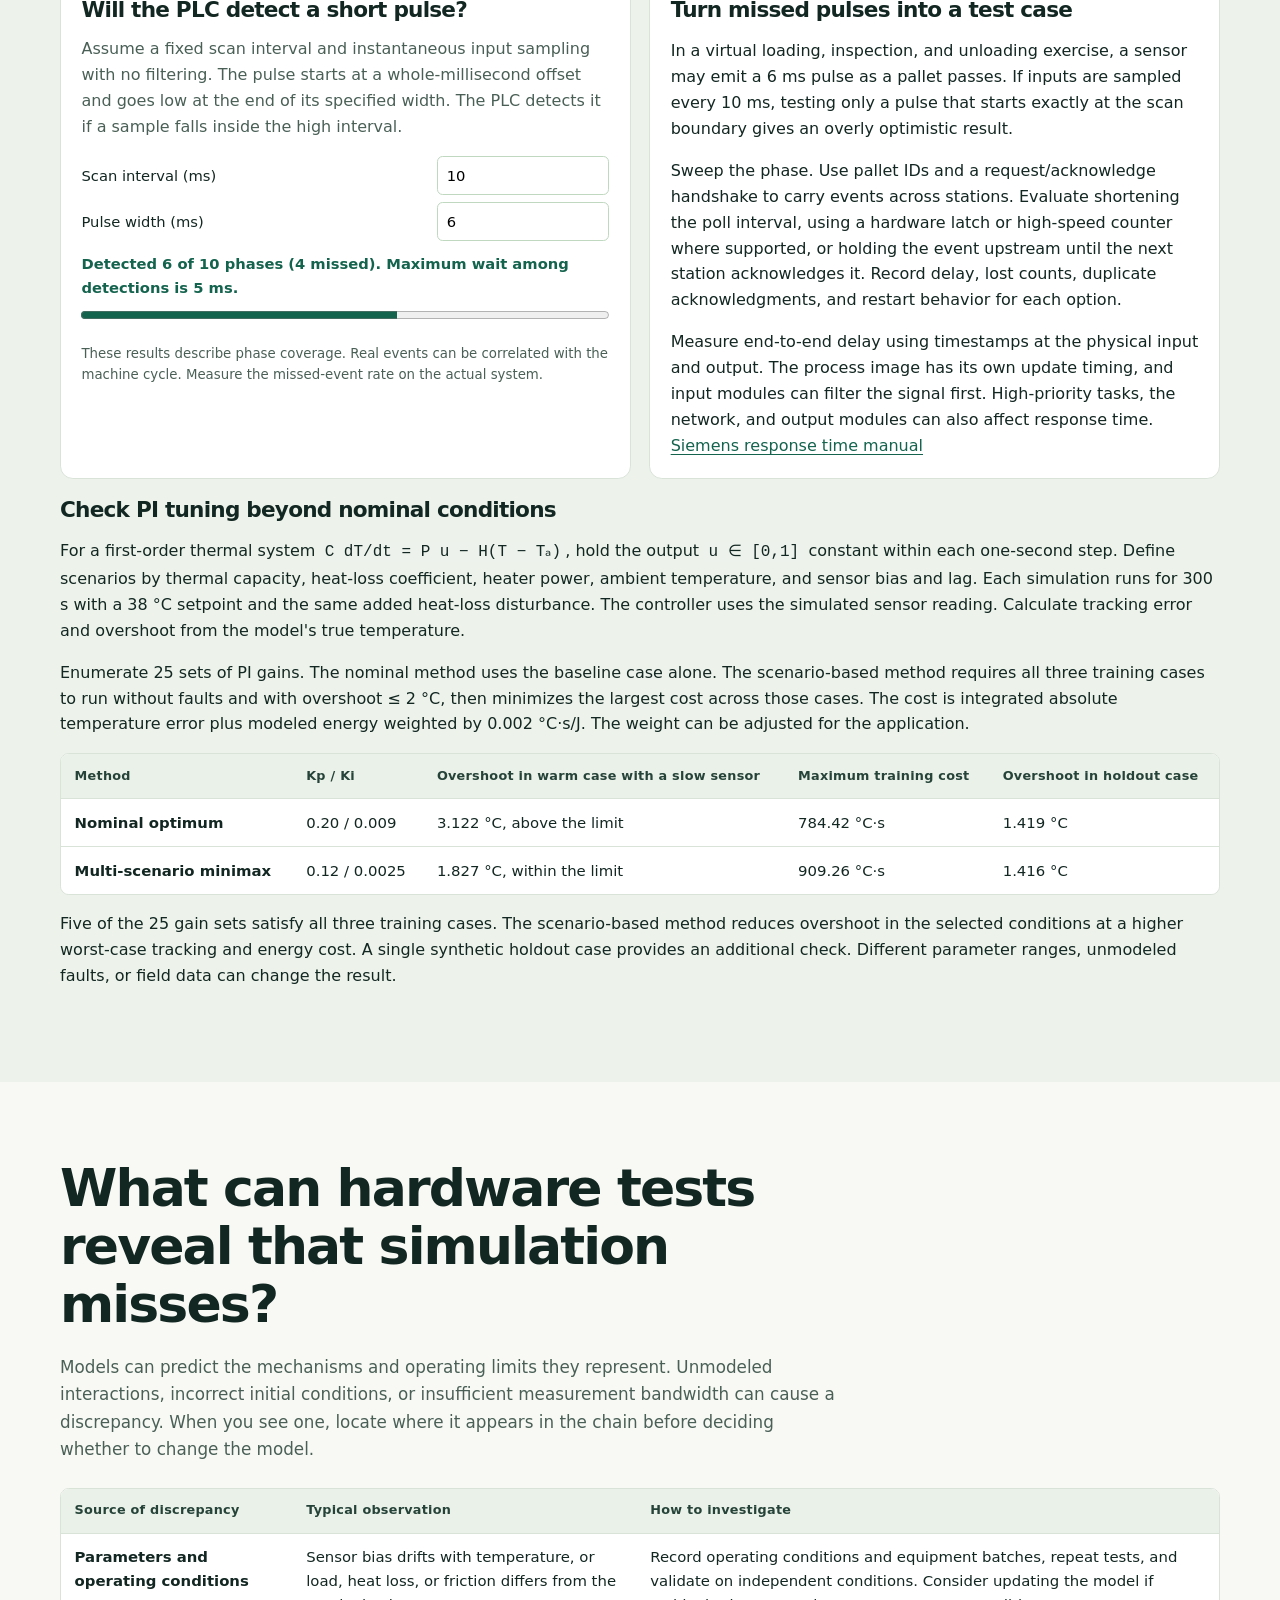
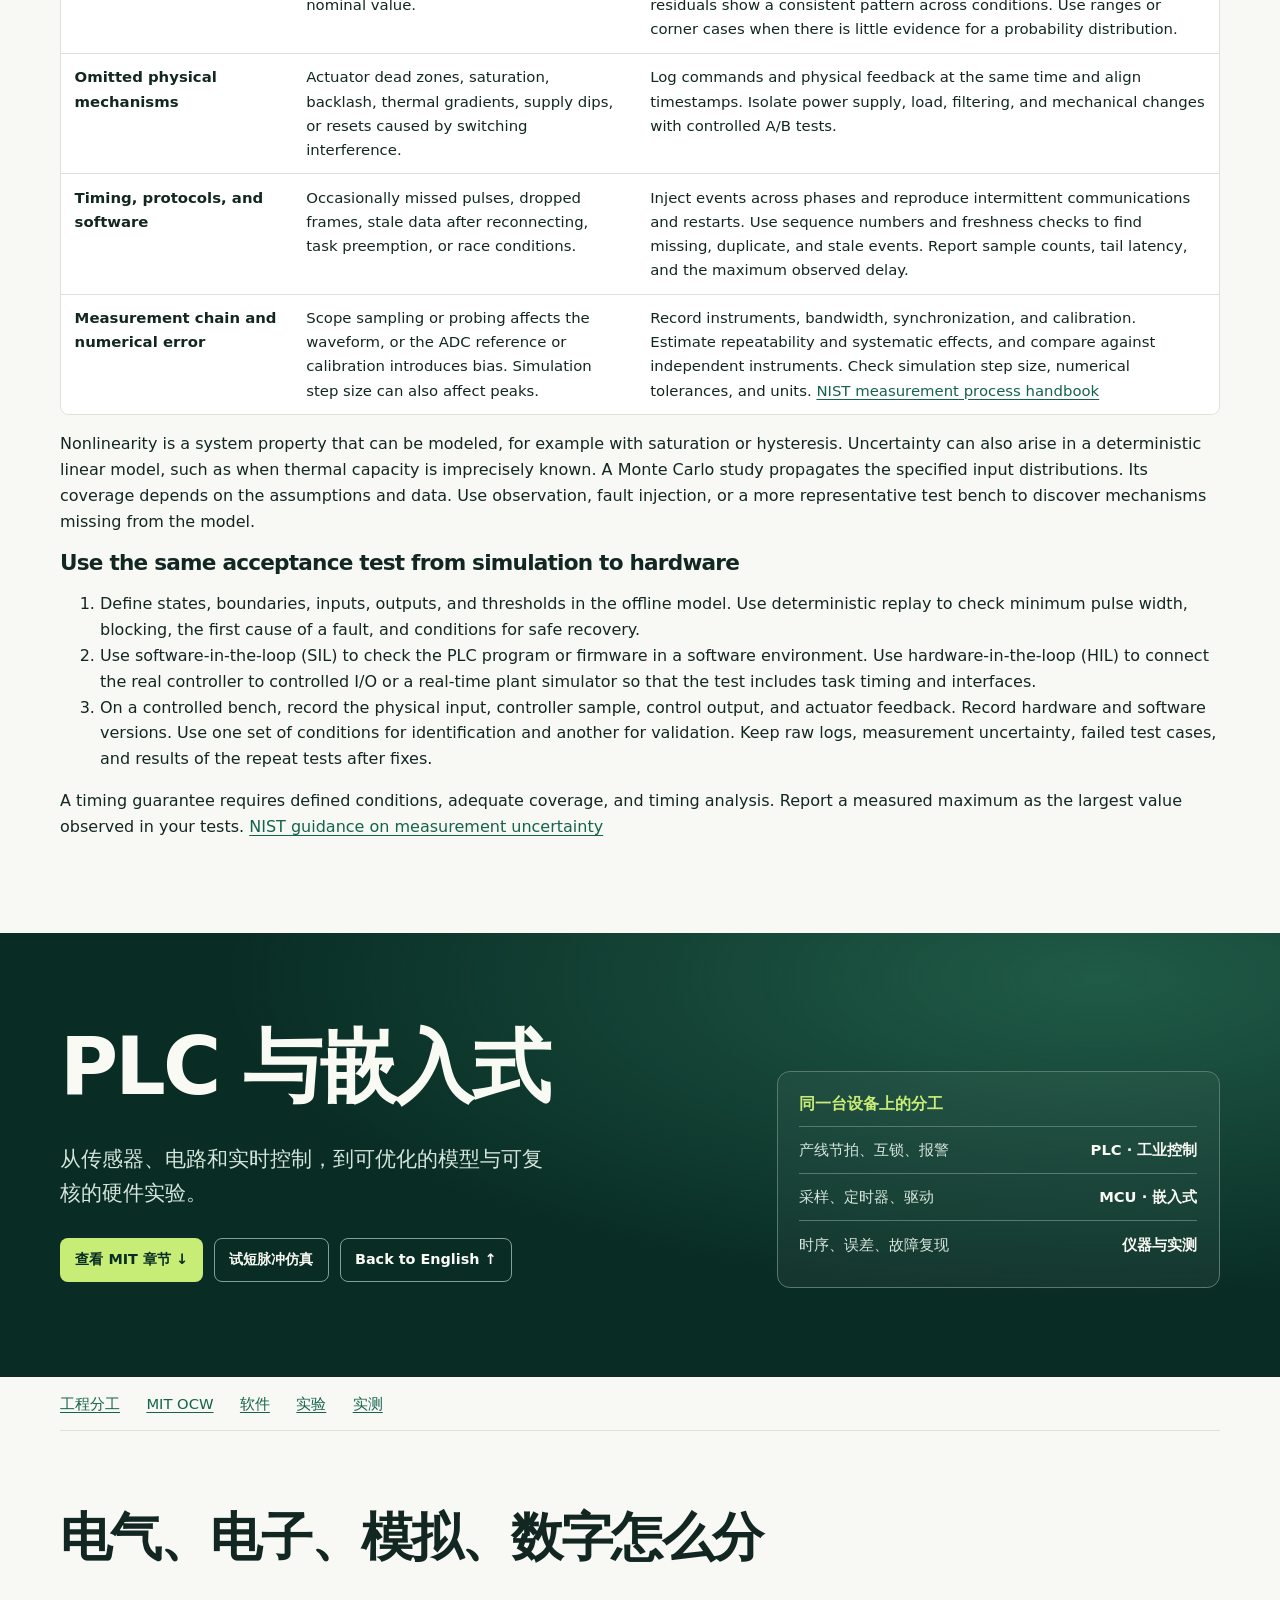
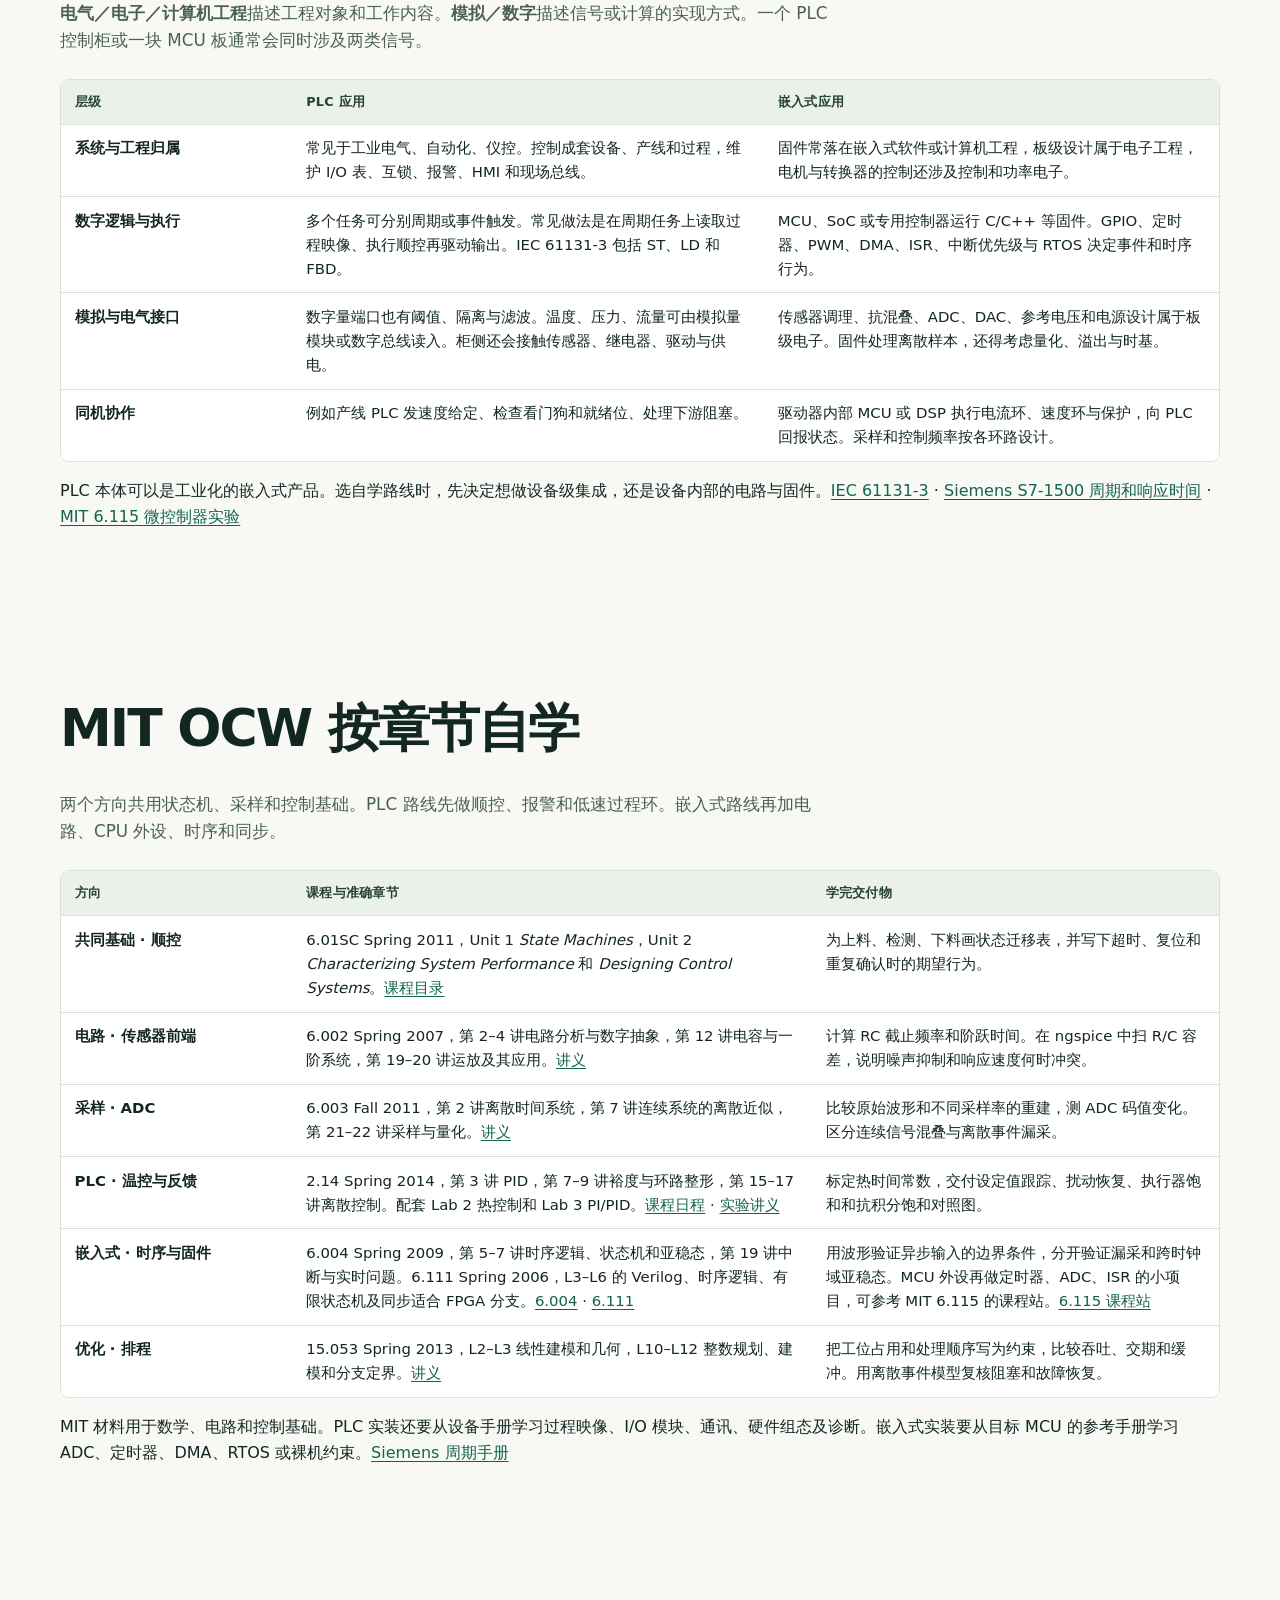
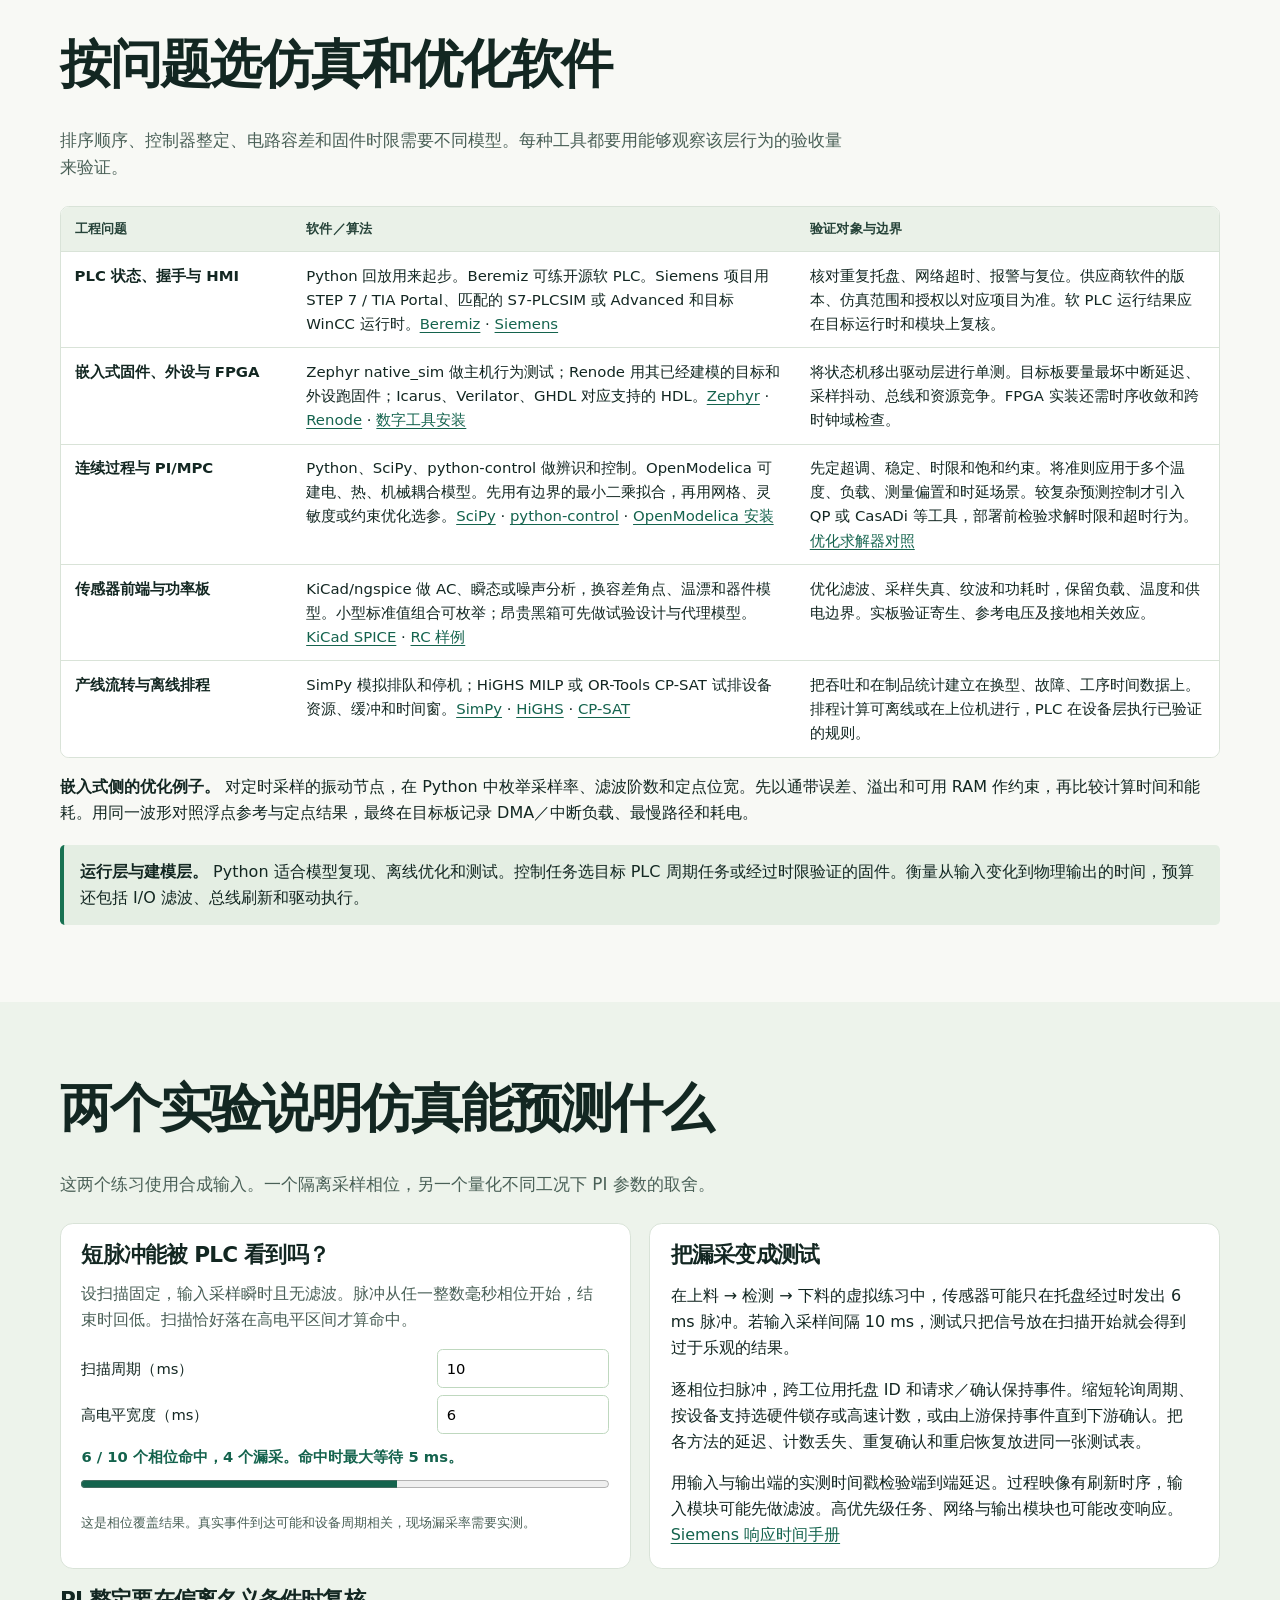
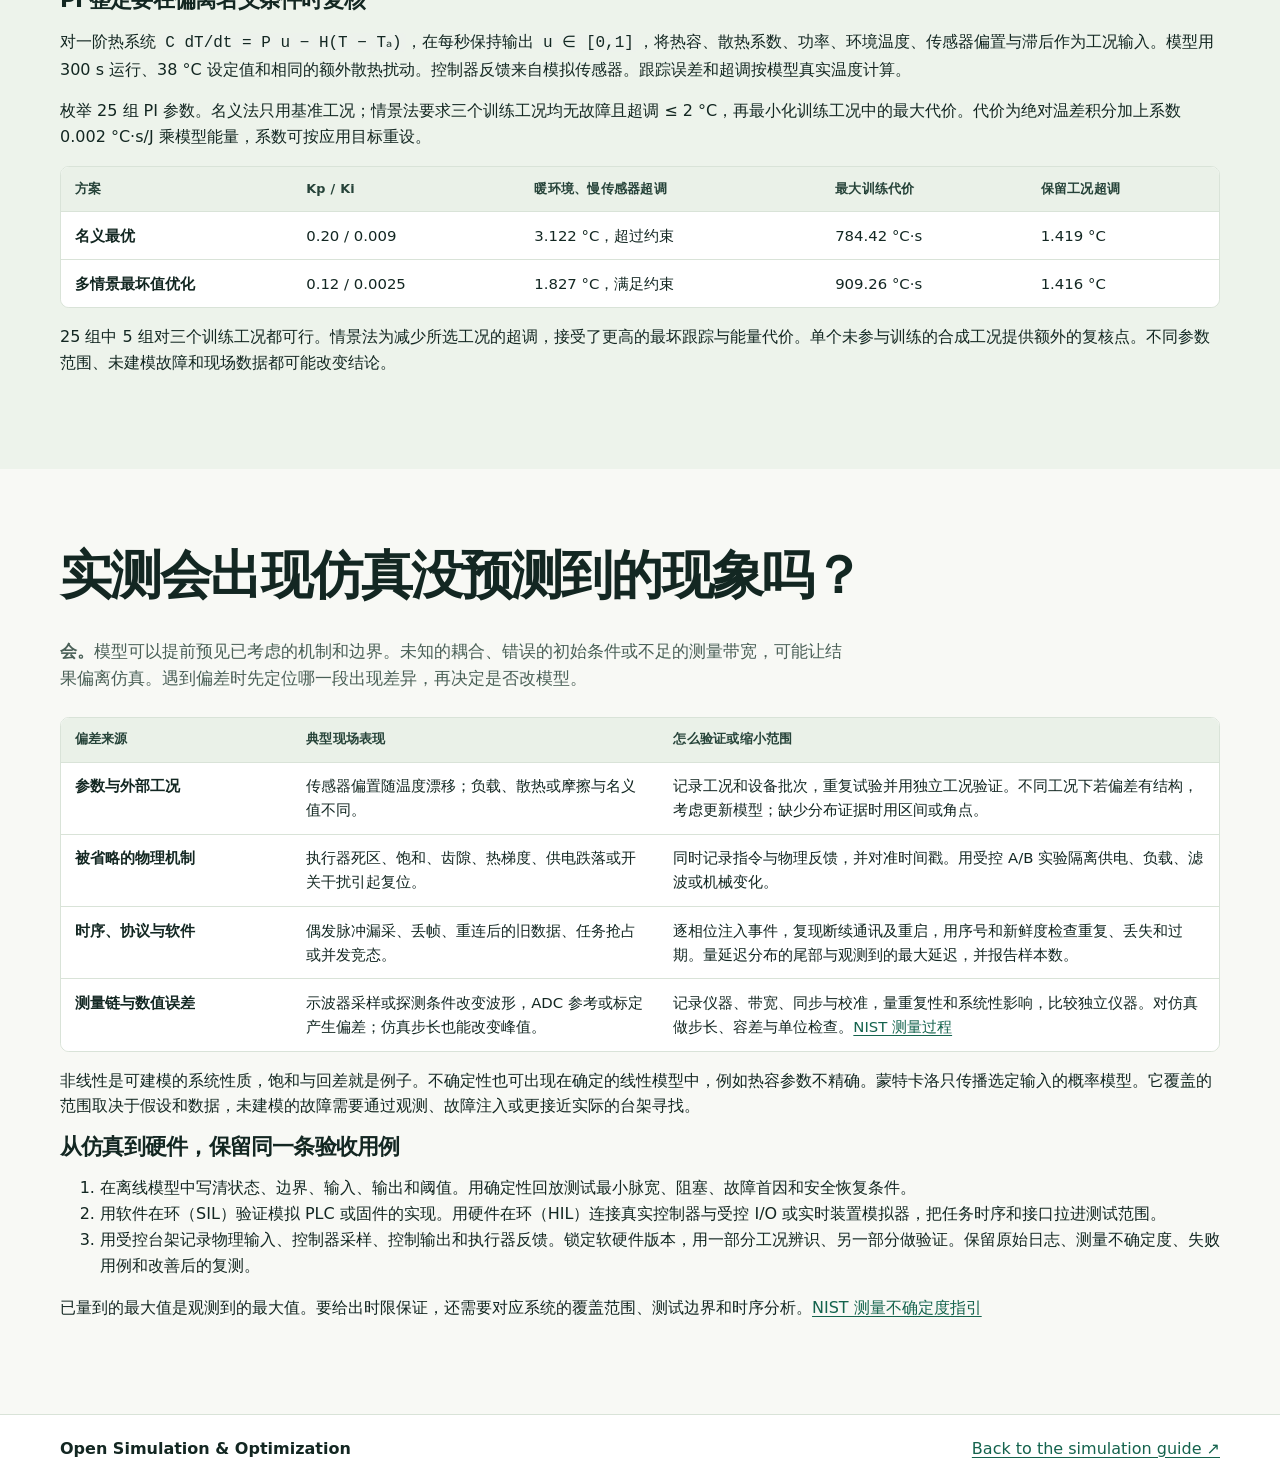
==== commit f226c3ef: "Publish PLC guide in English and Chinese" ====
--- a/docs/plc-embedded.html
+++ b/docs/plc-embedded.html
@@ -1,133 +1,248 @@
 <!doctype html>
-<html lang="zh-Hans">
+<html lang="en">
 <head>
   <meta charset="utf-8">
   <meta name="viewport" content="width=device-width, initial-scale=1">
-  <meta name="description" content="PLC 与嵌入式的工程边界、MIT OCW 课程、优化仿真工具和硬件实测方法。">
-  <title>PLC 与嵌入式｜Open Simulation &amp; Optimization</title>
+  <meta name="description" content="A bilingual English and Chinese guide to PLCs, embedded systems, MIT OpenCourseWare, simulation, optimization, and hardware validation.">
+  <title>PLC and Embedded Systems | Open Simulation &amp; Optimization</title>
   <link rel="stylesheet" href="style.css">
   <script src="plc-timing.js" defer></script>
 </head>
 <body>
-<a class="skip" href="#main">跳到正文</a>
+<a class="skip" href="#main">Skip to content</a>
 <header class="top">
   <div class="wrap top-inner">
-    <a class="brand" href="./" lang="en"><span aria-hidden="true">∿</span> Open Simulation</a>
-    <nav aria-label="本页导航">
-      <a href="#roles">工程分工</a><a href="#ocw">MIT OCW</a><a href="#tools">软件</a><a href="#experiments">实验</a><a href="#validation">实测</a>
+    <a class="brand" href="./"><span aria-hidden="true">∿</span> Open Simulation</a>
+    <nav aria-label="Guide sections">
+      <a href="#roles">Engineering roles</a><a href="#ocw">MIT OCW</a><a href="#tools">Tools</a><a href="#experiments">Experiments</a><a href="#validation">Hardware testing</a><a href="#zh" lang="zh-Hans">中文 ↓</a>
     </nav>
     <a class="repo" href="https://github.com/zmath01/optimization-simulation">GitHub ↗</a>
   </div>
 </header>
 <main id="main">
-  <div class="hero">
+  <div class="hero" id="en">
     <div class="wrap hero-grid">
       <div>
-        <h1>PLC 与嵌入式</h1>
-        <p class="lede">从传感器、电路和实时控制，到可优化的模型与可复核的硬件实验。</p>
-        <a class="button primary" href="#ocw">查看 MIT 章节 ↓</a>
-        <a class="button secondary" href="#experiments">试短脉冲仿真</a>
-      </div>
-      <div class="hero-side" aria-label="典型系统分工">
-        <p>同一台设备上的分工</p>
-        <a href="#roles"><span>产线节拍、互锁、报警</span><strong>PLC · 工业控制</strong></a>
-        <a href="#roles"><span>采样、定时器、驱动</span><strong>MCU · 嵌入式</strong></a>
-        <a href="#validation"><span>时序、误差、故障复现</span><strong>仪器与实测</strong></a>
+        <h1>PLC and Embedded Systems</h1>
+        <p class="lede">From sensors, circuits, and real-time control to models you can optimize and hardware experiments you can reproduce.</p>
+        <a class="button primary" href="#ocw">Explore the MIT courses ↓</a>
+        <a class="button secondary" href="#experiments">Try the pulse simulator</a>
+      </div>
+      <div class="hero-side" aria-label="Typical responsibilities">
+        <p>Roles within one machine</p>
+        <a href="#roles"><span>Line sequencing, interlocks, alarms</span><strong>PLC · Industrial control</strong></a>
+        <a href="#roles"><span>Sampling, timers, drivers</span><strong>MCU · Embedded control</strong></a>
+        <a href="#validation"><span>Timing, error, fault reproduction</span><strong>Instrumentation and testing</strong></a>
       </div>
     </div>
   </div>
   <section class="wrap section" id="roles">
-    <div class="section-heading"><h2>电气、电子、模拟、数字怎么分</h2><p><strong>电气／电子／计算机工程</strong>描述工程对象和工作内容。<strong>模拟／数字</strong>描述信号或计算的实现方式。一个 PLC 控制柜或一块 MCU 板通常会同时涉及两类信号。</p></div>
-    <div class="table-wrap" tabindex="0" role="region" aria-label="PLC 与嵌入式分工">
-    <table><thead><tr><th scope="col">层级</th><th scope="col">PLC 应用</th><th scope="col">嵌入式应用</th></tr></thead><tbody>
-      <tr><th scope="row">系统与工程归属</th><td>常见于工业电气、自动化、仪控。控制成套设备、产线和过程，维护 I/O 表、互锁、报警、HMI 和现场总线。</td><td>固件常落在嵌入式软件或计算机工程，板级设计属于电子工程，电机与转换器的控制还涉及控制和功率电子。</td></tr>
-      <tr><th scope="row">数字逻辑与执行</th><td>多个任务可分别周期或事件触发。常见做法是在周期任务上读取过程映像、执行顺控再驱动输出。IEC 61131-3 包括 ST、LD 和 FBD。</td><td>MCU、SoC 或专用控制器运行 C/C++ 等固件。GPIO、定时器、PWM、DMA、ISR、中断优先级与 RTOS 决定事件和时序行为。</td></tr>
-      <tr><th scope="row">模拟与电气接口</th><td>数字量端口也有阈值、隔离与滤波。温度、压力、流量可由模拟量模块或数字总线读入。柜侧还会接触传感器、继电器、驱动与供电。</td><td>传感器调理、抗混叠、ADC、DAC、参考电压和电源设计属于板级电子。固件处理离散样本，还得考虑量化、溢出与时基。</td></tr>
-      <tr><th scope="row">同机协作</th><td>例如产线 PLC 发速度给定、检查看门狗和就绪位、处理下游阻塞。</td><td>驱动器内部 MCU 或 DSP 执行电流环、速度环与保护，向 PLC 回报状态。采样和控制频率按各环路设计。</td></tr>
-    </tbody></table></div>
-    <p>PLC 本体可以是工业化的嵌入式产品。选自学路线时，先决定想做设备级集成，还是设备内部的电路与固件。<a href="https://webstore.iec.ch/en/publication/68533">IEC 61131-3</a> · <a href="https://support.industry.siemens.com/cs/attachments/59193558/s71500_cycle_and_reaction_times_function_manual_en-US_en-US.pdf">Siemens S7-1500 周期和响应时间</a> · <a href="https://web.mit.edu/course/6/6.115/www/page/course-objectives.html">MIT 6.115 微控制器实验</a></p>
+    <div class="section-heading"><h2>Electrical, electronic, analog, and digital</h2><p><strong>Electrical, electronic, and computer engineering</strong> describe domains of work. <strong>Analog and digital</strong> describe how signals or computations are represented. A PLC cabinet and a microcontroller board will often handle both kinds of signal.</p></div>
+    <div class="table-wrap" tabindex="0" role="region" aria-label="PLC and embedded systems responsibilities">
+    <table><thead><tr><th scope="col">Layer</th><th scope="col">PLC applications</th><th scope="col">Embedded applications</th></tr></thead><tbody>
+      <tr><th scope="row">Engineering scope</th><td>Industrial electrical engineering, automation, instrumentation, and control. Engineers coordinate machinery, production lines, and processes, and maintain I/O lists, interlocks, alarms, HMIs, and fieldbuses.</td><td>Firmware is typically embedded software or computer engineering. Board design is electronics engineering. Motor and converter control also involve control engineering and power electronics.</td></tr>
+      <tr><th scope="row">Digital logic and execution</th><td>Tasks may run periodically or in response to events. A cyclic task commonly reads the process image, runs the sequence logic, and updates the outputs. IEC 61131-3 includes Structured Text (ST), Ladder Diagram (LD), and Function Block Diagram (FBD).</td><td>MCUs, SoCs, or dedicated controllers run firmware, often written in C or C++. GPIO, timers, PWM, DMA, interrupt service routines, interrupt priorities, and the RTOS shape event handling and timing.</td></tr>
+      <tr><th scope="row">Analog and electrical interfaces</th><td>Digital ports have thresholds, isolation, and filtering. Temperature, pressure, and flow can enter through analog modules or a digital bus. The cabinet also interfaces with sensors, relays, drives, and power supplies.</td><td>Board-level electronics cover signal conditioning, anti-aliasing, ADCs, DACs, voltage references, and power design. Firmware processes discrete samples and accounts for quantization, overflow, and the timebase.</td></tr>
+      <tr><th scope="row">Working together</th><td>A line PLC can send a speed setpoint, monitor a watchdog and a ready bit, and handle a blocked downstream station.</td><td>An MCU or DSP inside the drive runs current and speed loops, handles protective functions, and reports status to the PLC. Each loop has its own sampling and control rate.</td></tr>
+    </tbody></table></div>
+    <p>A PLC itself can be an industrial embedded product. When choosing what to study, decide whether you want to integrate machines or build the circuits and firmware inside them. <a href="https://webstore.iec.ch/en/publication/68533">IEC 61131-3</a> · <a href="https://support.industry.siemens.com/cs/attachments/59193558/s71500_cycle_and_reaction_times_function_manual_en-US_en-US.pdf">Siemens S7-1500 cycle and response times</a> · <a href="https://web.mit.edu/course/6/6.115/www/page/course-objectives.html">MIT 6.115 microcontroller lab</a></p>
   </section>
 
   <section class="wrap section" id="ocw">
-    <div class="section-heading"><h2>MIT OCW 按章节自学</h2><p>两个方向共用状态机、采样和控制基础。PLC 路线先做顺控、报警和低速过程环。嵌入式路线再加电路、CPU 外设、时序和同步。</p></div>
-    <div class="table-wrap" tabindex="0" role="region" aria-label="MIT OCW 章节及练习">
-    <table><thead><tr><th scope="col">方向</th><th scope="col">课程与准确章节</th><th scope="col">学完交付物</th></tr></thead><tbody>
-      <tr><th scope="row">共同基础 · 顺控</th><td>6.01SC Spring 2011，Unit 1 <em>State Machines</em>，Unit 2 <em>Characterizing System Performance</em> 和 <em>Designing Control Systems</em>。<a href="https://ocw.mit.edu/courses/6-01sc-introduction-to-electrical-engineering-and-computer-science-i-spring-2011/">课程目录</a></td><td>为上料、检测、下料画状态迁移表，并写下超时、复位和重复确认时的期望行为。</td></tr>
-      <tr><th scope="row">电路 · 传感器前端</th><td>6.002 Spring 2007，第 2–4 讲电路分析与数字抽象，第 12 讲电容与一阶系统，第 19–20 讲运放及其应用。<a href="https://ocw.mit.edu/courses/6-002-circuits-and-electronics-spring-2007/pages/lecture-notes/">讲义</a></td><td>计算 RC 截止频率和阶跃时间。在 ngspice 中扫 R/C 容差，说明噪声抑制和响应速度何时冲突。</td></tr>
-      <tr><th scope="row">采样 · ADC</th><td>6.003 Fall 2011，第 2 讲离散时间系统，第 7 讲连续系统的离散近似，第 21–22 讲采样与量化。<a href="https://ocw.mit.edu/courses/6-003-signals-and-systems-fall-2011/pages/lecture-notes/">讲义</a></td><td>比较原始波形和不同采样率的重建，测 ADC 码值变化。区分连续信号混叠与离散事件漏采。</td></tr>
-      <tr><th scope="row">PLC · 温控与反馈</th><td>2.14 Spring 2014，第 3 讲 PID，第 7–9 讲裕度与环路整形，第 15–17 讲离散控制。配套 Lab 2 热控制和 Lab 3 PI/PID。<a href="https://ocw.mit.edu/courses/2-14-analysis-and-design-of-feedback-control-systems-spring-2014/pages/calendar/">课程日程</a> · <a href="https://ocw.mit.edu/courses/2-14-analysis-and-design-of-feedback-control-systems-spring-2014/pages/labs/">实验讲义</a></td><td>标定热时间常数，交付设定值跟踪、扰动恢复、执行器饱和和抗积分饱和对照图。</td></tr>
-      <tr><th scope="row">嵌入式 · 时序与固件</th><td>6.004 Spring 2009，第 5–7 讲时序逻辑、状态机和亚稳态，第 19 讲中断与实时问题。6.111 Spring 2006，L3–L6 的 Verilog、时序逻辑、有限状态机及同步适合 FPGA 分支。<a href="https://ocw.mit.edu/courses/6-004-computation-structures-spring-2009/pages/lecture-notes/">6.004</a> · <a href="https://ocw.mit.edu/courses/6-111-introductory-digital-systems-laboratory-spring-2006/pages/lecture-notes/">6.111</a></td><td>用波形验证异步输入的边界条件，分开验证漏采和跨时钟域亚稳态。MCU 外设再做定时器、ADC、ISR 的小项目，可参考 MIT 6.115 的课程站。<a href="https://web.mit.edu/course/6/6.115/www/page/course-objectives.html">6.115 课程站</a></td></tr>
-      <tr><th scope="row">优化 · 排程</th><td>15.053 Spring 2013，L2–L3 线性建模和几何，L10–L12 整数规划、建模和分支定界。<a href="https://ocw.mit.edu/courses/15-053-optimization-methods-in-management-science-spring-2013/pages/lecture-notes/">讲义</a></td><td>把工位占用和处理顺序写为约束，比较吞吐、交期和缓冲。用离散事件模型复核阻塞和故障恢复。</td></tr>
-    </tbody></table></div>
-    <p>MIT 材料用于数学、电路和控制基础。PLC 实装还要从设备手册学习过程映像、I/O 模块、通讯、硬件组态及诊断。嵌入式实装要从目标 MCU 的参考手册学习 ADC、定时器、DMA、RTOS 或裸机约束。<a href="https://support.industry.siemens.com/cs/attachments/59193558/s71500_cycle_and_reaction_times_function_manual_en-US_en-US.pdf">Siemens 周期手册</a></p>
-  </section>
+    <div class="section-heading"><h2>MIT OpenCourseWare study plan</h2><p>Both paths use state machines, sampling, and feedback. For PLC work, start with sequencing, alarms, and slower process loops. For embedded systems, add circuits, processor peripherals, timing, and synchronization.</p></div>
+    <div class="table-wrap" tabindex="0" role="region" aria-label="MIT OpenCourseWare topics and exercises">
+    <table><thead><tr><th scope="col">Area</th><th scope="col">Course and sections</th><th scope="col">What to build or measure</th></tr></thead><tbody>
+      <tr><th scope="row">Shared foundation · sequencing</th><td>6.01SC Spring 2011, Unit 1 <em>State Machines</em> and Unit 2 <em>Characterizing System Performance</em> and <em>Designing Control Systems</em>. <a href="https://ocw.mit.edu/courses/6-01sc-introduction-to-electrical-engineering-and-computer-science-i-spring-2011/">Course outline</a></td><td>Draw a state-transition table for loading, inspection, and unloading. Specify the expected responses to timeouts, resets, and duplicate acknowledgments.</td></tr>
+      <tr><th scope="row">Circuits · sensor front end</th><td>6.002 Spring 2007, lectures 2–4 on circuit analysis and digital abstraction, lecture 12 on capacitors and first-order systems, and lectures 19–20 on operational amplifiers. <a href="https://ocw.mit.edu/courses/6-002-circuits-and-electronics-spring-2007/pages/lecture-notes/">Lecture notes</a></td><td>Calculate an RC filter's cutoff frequency and step response time. Sweep resistor and capacitor tolerances in ngspice, then explain the trade-off between noise rejection and response time.</td></tr>
+      <tr><th scope="row">Sampling · ADCs</th><td>6.003 Fall 2011, lecture 2 on discrete-time systems, lecture 7 on approximating continuous-time systems, and lectures 21–22 on sampling and quantization. <a href="https://ocw.mit.edu/courses/6-003-signals-and-systems-fall-2011/pages/lecture-notes/">Lecture notes</a></td><td>Compare the original waveform with reconstructions at several sampling rates and measure the change in ADC codes. Distinguish aliasing in a sampled continuous signal from missing a discrete event.</td></tr>
+      <tr><th scope="row">PLC · thermal control and feedback</th><td>2.14 Spring 2014, lecture 3 on PID, lectures 7–9 on stability margins and loop shaping, and lectures 15–17 on discrete-time control. See Lab 2 on thermal control and Lab 3 on PI/PID. <a href="https://ocw.mit.edu/courses/2-14-analysis-and-design-of-feedback-control-systems-spring-2014/pages/calendar/">Course calendar</a> · <a href="https://ocw.mit.edu/courses/2-14-analysis-and-design-of-feedback-control-systems-spring-2014/pages/labs/">Lab notes</a></td><td>Identify the thermal time constant. Plot setpoint tracking, disturbance recovery, and actuator saturation. Compare the response with and without anti-windup.</td></tr>
+      <tr><th scope="row">Embedded systems · timing and firmware</th><td>6.004 Spring 2009, lectures 5–7 on sequential logic, state machines, and metastability, and lecture 19 on interrupts and real-time issues. For FPGA work, use 6.111 Spring 2006, L3–L6 on Verilog, sequential logic, state machines, and synchronization. <a href="https://ocw.mit.edu/courses/6-004-computation-structures-spring-2009/pages/lecture-notes/">6.004</a> · <a href="https://ocw.mit.edu/courses/6-111-introductory-digital-systems-laboratory-spring-2006/pages/lecture-notes/">6.111</a></td><td>Use waveforms to check asynchronous input edge cases. Test missed sampling separately from clock-domain crossing and metastability. For MCU peripherals, try a small timer, ADC, and interrupt project using the MIT 6.115 course site as a reference. <a href="https://web.mit.edu/course/6/6.115/www/page/course-objectives.html">6.115 course site</a></td></tr>
+      <tr><th scope="row">Optimization · scheduling</th><td>15.053 Spring 2013, L2–L3 on linear programming formulation and geometry, and L10–L12 on integer programming, formulation, and branch and bound. <a href="https://ocw.mit.edu/courses/15-053-optimization-methods-in-management-science-spring-2013/pages/lecture-notes/">Lecture notes</a></td><td>Model workstation occupancy and precedence as constraints. Compare throughput, delivery deadlines, and buffers. Use a discrete-event model to check blocking and fault recovery.</td></tr>
+    </tbody></table></div>
+    <p>Use the MIT materials for the math, circuits, and control foundations. For PLC implementation, use the hardware manuals for the process image, I/O modules, communications, configuration, and diagnostics. For embedded implementation, use the target MCU reference manual for ADC, timers, and DMA, and account for the project's RTOS or bare-metal constraints. <a href="https://support.industry.siemens.com/cs/attachments/59193558/s71500_cycle_and_reaction_times_function_manual_en-US_en-US.pdf">Siemens cycle and response time manual</a></p>
+  </section>
+
   <section class="wrap section" id="tools">
-    <div class="section-heading"><h2>按问题选仿真和优化软件</h2><p>排序顺序、控制器整定、电路容差和固件时限需要不同模型。每种工具都要用能够观察该层行为的验收量来验证。</p></div>
-    <div class="table-wrap" tabindex="0" role="region" aria-label="软件、算法与适用边界">
-    <table><thead><tr><th scope="col">工程问题</th><th scope="col">软件／算法</th><th scope="col">验证对象与边界</th></tr></thead><tbody>
-      <tr><th scope="row">PLC 状态、握手与 HMI</th><td>Python 回放用来起步。Beremiz 可练开源软 PLC。Siemens 项目用 STEP 7 / TIA Portal、匹配的 S7-PLCSIM 或 Advanced 和目标 WinCC 运行时。<a href="https://beremiz.readthedocs.io/en/stable/overview.html">Beremiz</a> · <a href="https://sieportal.siemens.com/en-us/products-services/10317038">Siemens</a></td><td>核对重复托盘、网络超时、报警与复位。供应商软件的版本、仿真范围和授权以对应项目为准。软 PLC 运行结果应在目标运行时和模块上复核。</td></tr>
-      <tr><th scope="row">嵌入式固件、外设与 FPGA</th><td>Zephyr native_sim 做主机行为测试；Renode 用其已经建模的目标和外设跑固件；Icarus、Verilator、GHDL 对应支持的 HDL。<a href="https://docs.zephyrproject.org/latest/boards/native/native_sim/doc/index.html">Zephyr</a> · <a href="https://renode.readthedocs.io/en/latest/introduction/supported-boards.html">Renode</a> · <a href="./#electronics">数字工具安装</a></td><td>将状态机移出驱动层进行单测。目标板要量最坏中断延迟、采样抖动、总线和资源竞争。FPGA 实装还需时序收敛和跨时钟域检查。</td></tr>
-      <tr><th scope="row">连续过程与 PI/MPC</th><td>Python、SciPy、python-control 做辨识和控制。OpenModelica 可建电、热、机械耦合模型。先用有边界的最小二乘拟合，再用网格、灵敏度或约束优化选参。<a href="https://docs.scipy.org/doc/scipy/reference/generated/scipy.optimize.least_squares.html">SciPy</a> · <a href="https://python-control.readthedocs.io/en/latest/">python-control</a> · <a href="./#numerics">OpenModelica 安装</a></td><td>先定超调、稳定、时限和饱和约束。将准则应用于多个温度、负载、测量偏置和时延场景。较复杂预测控制才引入 QP 或 CasADi 等工具，部署前检验求解时限和超时行为。<a href="./#solvers">优化求解器对照</a></td></tr>
-      <tr><th scope="row">传感器前端与功率板</th><td>KiCad/ngspice 做 AC、瞬态或噪声分析，换容差角点、温漂和器件模型。小型标准值组合可枚举；昂贵黑箱可先做试验设计与代理模型。<a href="https://www.kicad.org/discover/spice/">KiCad SPICE</a> · <a href="./#examples">RC 样例</a></td><td>优化滤波、采样失真、纹波和功耗时，保留负载、温度和供电边界。实板验证寄生、参考电压及接地相关效应。</td></tr>
-      <tr><th scope="row">产线流转与离线排程</th><td>SimPy 模拟排队和停机；HiGHS MILP 或 OR-Tools CP-SAT 试排设备资源、缓冲和时间窗。<a href="https://simpy.readthedocs.io/en/latest/">SimPy</a> · <a href="https://highs.dev/">HiGHS</a> · <a href="https://developers.google.com/optimization/cp/cp_solver">CP-SAT</a></td><td>把吞吐和在制品统计建立在换型、故障、工序时间数据上。排程计算可离线或在上位机进行，PLC 在设备层执行已验证的规则。</td></tr>
-    </tbody></table></div>
-    <p><strong>嵌入式侧的优化例子。</strong> 对定时采样的振动节点，在 Python 中枚举采样率、滤波阶数和定点位宽。先以通带误差、溢出和可用 RAM 作约束，再比较计算时间和能耗。用同一波形对照浮点参考与定点结果，最终在目标板记录 DMA／中断负载、最慢路径和耗电。</p>
-    <div class="note"><strong>运行层与建模层。</strong> Python 适合模型复现、离线优化和测试。控制任务选目标 PLC 周期任务或经过时限验证的固件。衡量从输入变化到物理输出的时间，预算还包括 I/O 滤波、总线刷新和驱动执行。</div>
+    <div class="section-heading"><h2>Choose simulation and optimization tools by task</h2><p>Scheduling, controller tuning, circuit tolerances, and firmware deadlines each need a different model. Choose acceptance criteria that measure the behavior at the layer you are modeling.</p></div>
+    <div class="table-wrap" tabindex="0" role="region" aria-label="Simulation tools, algorithms, and validation">
+    <table><thead><tr><th scope="col">Engineering task</th><th scope="col">Tools and algorithms</th><th scope="col">What to validate</th></tr></thead><tbody>
+      <tr><th scope="row">PLC states, handshakes, and HMI</th><td>Start with Python replay. Beremiz provides an open-source software PLC for practice. For a Siemens project, use STEP 7 in TIA Portal, a compatible edition of S7-PLCSIM or S7-PLCSIM Advanced, and the target WinCC runtime. <a href="https://beremiz.readthedocs.io/en/stable/overview.html">Beremiz</a> · <a href="https://sieportal.siemens.com/en-us/products-services/10317038">Siemens</a></td><td>Check duplicate pallet events, network timeouts, alarms, and resets. Confirm the software versions, simulation coverage, and licensing for your project. Repeat the tests on the target runtime and modules.</td></tr>
+      <tr><th scope="row">Embedded firmware, peripherals, and FPGAs</th><td>Use Zephyr native_sim for host-based behavior tests, Renode to run firmware against supported targets and modeled peripherals, and Icarus, Verilator, or GHDL for the HDL each supports. <a href="https://docs.zephyrproject.org/latest/boards/native/native_sim/doc/index.html">Zephyr</a> · <a href="https://renode.readthedocs.io/en/latest/introduction/supported-boards.html">Renode</a> · <a href="./#electronics">Digital tool setup</a></td><td>Unit-test the state machine separately from the drivers. Measure interrupt latency under worst-case loads, sampling jitter, and bus and resource contention on the target board. Check timing closure and clock-domain crossings for FPGA deployment.</td></tr>
+      <tr><th scope="row">Continuous processes and PI/MPC</th><td>Use Python, SciPy, and python-control for system identification and control. OpenModelica can couple electrical, thermal, and mechanical models. Start with bounded least squares, then use a grid search, sensitivity analysis, or constrained optimization for tuning. <a href="https://docs.scipy.org/doc/scipy/reference/generated/scipy.optimize.least_squares.html">SciPy</a> · <a href="https://python-control.readthedocs.io/en/latest/">python-control</a> · <a href="./#numerics">OpenModelica setup</a></td><td>Set overshoot, stability, timing, and saturation limits. Apply the criteria across temperatures, loads, measurement biases, and delays. More complex predictive control may use quadratic programming or tools such as CasADi. Check solver deadlines and timeout behavior before deployment. <a href="./#solvers">Solver comparison</a></td></tr>
+      <tr><th scope="row">Sensor front ends and power boards</th><td>Run AC, transient, or noise analysis in KiCad/ngspice over tolerance corners, temperature drift, and device models. Enumerate small sets of preferred component values. For expensive black-box simulations, consider design of experiments and surrogate models. <a href="https://www.kicad.org/discover/spice/">KiCad SPICE</a> · <a href="./#examples">RC example</a></td><td>Keep load, temperature, and supply bounds explicit when optimizing filtering, sampling distortion, ripple, and power consumption. Check parasitics, reference voltages, and grounding effects on the physical board.</td></tr>
+      <tr><th scope="row">Production flow and offline scheduling</th><td>Model queues and downtime with SimPy. Use HiGHS MILP or OR-Tools CP-SAT to schedule equipment, buffers, and time windows. <a href="https://simpy.readthedocs.io/en/latest/">SimPy</a> · <a href="https://highs.dev/">HiGHS</a> · <a href="https://developers.google.com/optimization/cp/cp_solver">CP-SAT</a></td><td>Base throughput and work-in-progress estimates on changeover, failure, and processing-time data. Run the scheduler offline or on a supervisory computer. The PLC executes the verified rules at the machine.</td></tr>
+    </tbody></table></div>
+    <p><strong>Embedded optimization example.</strong> For a vibration sensor that samples on a timer, enumerate sample rates, filter orders, and fixed-point word lengths in Python. Filter candidates by passband error, overflow, and RAM limits, then compare runtime and energy. Compare floating-point and fixed-point outputs for the same waveform. On the board, measure DMA and interrupt loads, the slowest execution path observed, and energy use.</p>
+    <div class="note"><strong>Modeling and runtime.</strong> Use Python for model reproduction, offline optimization, and tests. Run the control task in the target PLC's cyclic task or in firmware with verified timing. Measure from the physical input change to the physical output. Include I/O filtering, bus updates, and drive execution in the timing budget.</div>
   </section>
 
   <section class="performance" id="experiments">
     <div class="wrap section">
-      <div class="section-heading"><h2>两个实验说明仿真能预测什么</h2><p>这两个练习使用合成输入。一个隔离采样相位，另一个量化不同工况下 PI 参数的取舍。</p></div>
+      <div class="section-heading"><h2>Two experiments show what simulation can predict</h2><p>Both exercises use synthetic inputs. One isolates sampling phase, and the other quantifies PI tuning trade-offs across operating conditions.</p></div>
       <div class="two">
-        <article class="chart">
-          <h3>短脉冲能被 PLC 看到吗？</h3>
-          <p>设扫描固定，输入采样瞬时且无滤波。脉冲从任一整数毫秒相位开始，结束时回低。扫描恰好落在高电平区间才算命中。</p>
+        <article class="chart" data-pulse-calculator>
+          <h3>Will the PLC detect a short pulse?</h3>
+          <p>Assume a fixed scan interval and instantaneous input sampling with no filtering. The pulse starts at a whole-millisecond offset and goes low at the end of its specified width. The PLC detects it if a sample falls inside the high interval.</p>
           <div class="calc-inputs" id="pulse-inputs">
-            <label for="scan-ms">扫描周期（ms）</label><input type="number" id="scan-ms" min="1" max="1000" step="1" value="10" required>
-            <label for="pulse-ms">高电平宽度（ms）</label><input type="number" id="pulse-ms" min="1" max="1000" step="1" value="6" required>
-            <output id="pulse-result" for="scan-ms pulse-ms" aria-live="polite">6 / 10 个相位命中，4 个漏采。命中时最大等待 5 ms。</output>
+            <label for="scan-ms">Scan interval (ms)</label><input type="number" id="scan-ms" name="scan" min="1" max="1000" step="1" value="10" required>
+            <label for="pulse-ms">Pulse width (ms)</label><input type="number" id="pulse-ms" name="pulse" min="1" max="1000" step="1" value="6" required>
+            <output id="pulse-result" for="scan-ms pulse-ms" aria-live="polite">Detected 6 of 10 phases (4 missed). Maximum wait among detections is 5 ms.</output>
           </div>
-          <progress id="pulse-hit-rate" aria-label="整数毫秒相位命中比例" value="6" max="10">6 / 10</progress>
-          <p><small>这是相位覆盖结果。真实事件到达可能和设备周期相关，现场漏采率需要实测。</small></p>
+          <progress id="pulse-hit-rate" aria-label="Fraction of whole-millisecond phases detected" value="6" max="10">6 / 10</progress>
+          <p><small>These results describe phase coverage. Real events can be correlated with the machine cycle. Measure the missed-event rate on the actual system.</small></p>
         </article>
         <article class="bench-notes">
-          <h3>把漏采变成测试</h3>
-          <p>在上料 → 检测 → 下料的虚拟练习中，传感器可能只在托盘经过时发出 6 ms 脉冲。若输入采样间隔 10 ms，测试只把信号放在扫描开始就会得到过于乐观的结果。</p>
-          <p>逐相位扫脉冲，跨工位用托盘 ID 和请求／确认保持事件。缩短轮询周期、按设备支持选硬件锁存或高速计数，或由上游保持事件直到下游确认。把各方法的延迟、计数丢失、重复确认和重启恢复放进同一张测试表。</p>
-          <p>用输入与输出端的实测时间戳检验端到端延迟。过程映像有刷新时序，输入模块可能先做滤波。高优先级任务、网络与输出模块也可能改变响应。<a href="https://support.industry.siemens.com/cs/attachments/59193558/s71500_cycle_and_reaction_times_function_manual_en-US_en-US.pdf">Siemens 响应时间手册</a></p>
+          <h3>Turn missed pulses into a test case</h3>
+          <p>In a virtual loading, inspection, and unloading exercise, a sensor may emit a 6 ms pulse as a pallet passes. If inputs are sampled every 10 ms, testing only a pulse that starts exactly at the scan boundary gives an overly optimistic result.</p>
+          <p>Sweep the phase. Use pallet IDs and a request/acknowledge handshake to carry events across stations. Evaluate shortening the poll interval, using a hardware latch or high-speed counter where supported, or holding the event upstream until the next station acknowledges it. Record delay, lost counts, duplicate acknowledgments, and restart behavior for each option.</p>
+          <p>Measure end-to-end delay using timestamps at the physical input and output. The process image has its own update timing, and input modules can filter the signal first. High-priority tasks, the network, and output modules can also affect response time. <a href="https://support.industry.siemens.com/cs/attachments/59193558/s71500_cycle_and_reaction_times_function_manual_en-US_en-US.pdf">Siemens response time manual</a></p>
         </article>
       </div>
-      <h3>PI 整定要在偏离名义条件时复核</h3>
-      <p>对一阶热系统 <code>C dT/dt = P u − H(T − Tₐ)</code>，在每秒保持输出 <code>u ∈ [0,1]</code>，将热容、散热系数、功率、环境温度、传感器偏置与滞后作为工况输入。模型用 300 s 运行、38 °C 设定值和相同的额外散热扰动。控制器反馈来自模拟传感器。跟踪误差和超调按模型真实温度计算。</p>
-      <p>枚举 25 组 PI 参数。名义法只用基准工况；情景法要求三个训练工况均无故障且超调 ≤ 2 °C，再最小化训练工况中的最大代价。代价为绝对温差积分加上系数 0.002 °C·s/J 乘模型能量，系数可按应用目标重设。</p>
-      <div class="table-wrap" tabindex="0" role="region" aria-label="合成温控优化结果">
-      <table><thead><tr><th scope="col">方案</th><th scope="col">Kp / Ki</th><th scope="col">暖环境、慢传感器超调</th><th scope="col">最大训练代价</th><th scope="col">保留工况超调</th></tr></thead><tbody>
-        <tr><th scope="row">名义最优</th><td>0.20 / 0.009</td><td>3.122 °C，超过约束</td><td>784.42 °C·s</td><td>1.419 °C</td></tr>
-        <tr><th scope="row">多情景最坏值优化</th><td>0.12 / 0.0025</td><td>1.827 °C，满足约束</td><td>909.26 °C·s</td><td>1.416 °C</td></tr>
-      </tbody></table></div>
-      <p>25 组中 5 组对三个训练工况都可行。情景法为减少所选工况的超调，接受了更高的最坏跟踪与能量代价。单个未参与训练的合成工况提供额外的复核点。不同参数范围、未建模故障和现场数据都可能改变结论。</p>
+      <h3>Check PI tuning beyond nominal conditions</h3>
+      <p>For a first-order thermal system <code>C dT/dt = P u − H(T − Tₐ)</code>, hold the output <code>u ∈ [0,1]</code> constant within each one-second step. Define scenarios by thermal capacity, heat-loss coefficient, heater power, ambient temperature, and sensor bias and lag. Each simulation runs for 300 s with a 38 °C setpoint and the same added heat-loss disturbance. The controller uses the simulated sensor reading. Calculate tracking error and overshoot from the model's true temperature.</p>
+      <p>Enumerate 25 sets of PI gains. The nominal method uses the baseline case alone. The scenario-based method requires all three training cases to run without faults and with overshoot ≤ 2 °C, then minimizes the largest cost across those cases. The cost is integrated absolute temperature error plus modeled energy weighted by 0.002 °C·s/J. The weight can be adjusted for the application.</p>
+      <div class="table-wrap" tabindex="0" role="region" aria-label="Synthetic thermal control optimization results">
+      <table><thead><tr><th scope="col">Method</th><th scope="col">Kp / Ki</th><th scope="col">Overshoot in warm case with a slow sensor</th><th scope="col">Maximum training cost</th><th scope="col">Overshoot in holdout case</th></tr></thead><tbody>
+        <tr><th scope="row">Nominal optimum</th><td>0.20 / 0.009</td><td>3.122 °C, above the limit</td><td>784.42 °C·s</td><td>1.419 °C</td></tr>
+        <tr><th scope="row">Multi-scenario minimax</th><td>0.12 / 0.0025</td><td>1.827 °C, within the limit</td><td>909.26 °C·s</td><td>1.416 °C</td></tr>
+      </tbody></table></div>
+      <p>Five of the 25 gain sets satisfy all three training cases. The scenario-based method reduces overshoot in the selected conditions at a higher worst-case tracking and energy cost. A single synthetic holdout case provides an additional check. Different parameter ranges, unmodeled faults, or field data can change the result.</p>
     </div>
   </section>
 
   <section class="wrap section" id="validation">
-    <div class="section-heading"><h2>实测会出现仿真没预测到的现象吗？</h2><p><strong>会。</strong>模型可以提前预见已考虑的机制和边界。未知的耦合、错误的初始条件或不足的测量带宽，可能让结果偏离仿真。遇到偏差时先定位哪一段出现差异，再决定是否改模型。</p></div>
-    <div class="table-wrap" tabindex="0" role="region" aria-label="现场偏差和实验方法">
-    <table><thead><tr><th scope="col">偏差来源</th><th scope="col">典型现场表现</th><th scope="col">怎么验证或缩小范围</th></tr></thead><tbody>
-      <tr><th scope="row">参数与外部工况</th><td>传感器偏置随温度漂移；负载、散热或摩擦与名义值不同。</td><td>记录工况和设备批次，重复试验并用独立工况验证。不同工况下若偏差有结构，考虑更新模型；缺少分布证据时用区间或角点。</td></tr>
-      <tr><th scope="row">被省略的物理机制</th><td>执行器死区、饱和、齿隙、热梯度、供电跌落或开关干扰引起复位。</td><td>同时记录指令与物理反馈，并对准时间戳。用受控 A/B 实验隔离供电、负载、滤波或机械变化。</td></tr>
-      <tr><th scope="row">时序、协议与软件</th><td>偶发脉冲漏采、丢帧、重连后的旧数据、任务抢占或并发竞态。</td><td>逐相位注入事件，复现断续通讯及重启，用序号和新鲜度检查重复、丢失和过期。量延迟分布的尾部与观测到的最大延迟，并报告样本数。</td></tr>
-      <tr><th scope="row">测量链与数值误差</th><td>示波器采样或探测条件改变波形，ADC 参考或标定产生偏差；仿真步长也能改变峰值。</td><td>记录仪器、带宽、同步与校准，量重复性和系统性影响，比较独立仪器。对仿真做步长、容差与单位检查。<a href="https://www.nist.gov/publications/nistsematech-engineering-statistics-handbook-chapter-2-measurement-process">NIST 测量过程</a></td></tr>
-    </tbody></table></div>
-    <p>非线性是可建模的系统性质，饱和与回差就是例子。不确定性也可出现在确定的线性模型中，例如热容参数不精确。蒙特卡洛只传播选定输入的概率模型。它覆盖的范围取决于假设和数据，未建模的故障需要通过观测、故障注入或更接近实际的台架寻找。</p>
-    <h3>从仿真到硬件，保留同一条验收用例</h3>
+    <div class="section-heading"><h2>What can hardware tests reveal that simulation misses?</h2><p>Models can predict the mechanisms and operating limits they represent. Unmodeled interactions, incorrect initial conditions, or insufficient measurement bandwidth can cause a discrepancy. When you see one, locate where it appears in the chain before deciding whether to change the model.</p></div>
+    <div class="table-wrap" tabindex="0" role="region" aria-label="Sources of field discrepancies and how to test them">
+    <table><thead><tr><th scope="col">Source of discrepancy</th><th scope="col">Typical observation</th><th scope="col">How to investigate</th></tr></thead><tbody>
+      <tr><th scope="row">Parameters and operating conditions</th><td>Sensor bias drifts with temperature, or load, heat loss, or friction differs from the nominal value.</td><td>Record operating conditions and equipment batches, repeat tests, and validate on independent conditions. Consider updating the model if residuals show a consistent pattern across conditions. Use ranges or corner cases when there is little evidence for a probability distribution.</td></tr>
+      <tr><th scope="row">Omitted physical mechanisms</th><td>Actuator dead zones, saturation, backlash, thermal gradients, supply dips, or resets caused by switching interference.</td><td>Log commands and physical feedback at the same time and align timestamps. Isolate power supply, load, filtering, and mechanical changes with controlled A/B tests.</td></tr>
+      <tr><th scope="row">Timing, protocols, and software</th><td>Occasionally missed pulses, dropped frames, stale data after reconnecting, task preemption, or race conditions.</td><td>Inject events across phases and reproduce intermittent communications and restarts. Use sequence numbers and freshness checks to find missing, duplicate, and stale events. Report sample counts, tail latency, and the maximum observed delay.</td></tr>
+      <tr><th scope="row">Measurement chain and numerical error</th><td>Scope sampling or probing affects the waveform, or the ADC reference or calibration introduces bias. Simulation step size can also affect peaks.</td><td>Record instruments, bandwidth, synchronization, and calibration. Estimate repeatability and systematic effects, and compare against independent instruments. Check simulation step size, numerical tolerances, and units. <a href="https://www.nist.gov/publications/nistsematech-engineering-statistics-handbook-chapter-2-measurement-process">NIST measurement process handbook</a></td></tr>
+    </tbody></table></div>
+    <p>Nonlinearity is a system property that can be modeled, for example with saturation or hysteresis. Uncertainty can also arise in a deterministic linear model, such as when thermal capacity is imprecisely known. A Monte Carlo study propagates the specified input distributions. Its coverage depends on the assumptions and data. Use observation, fault injection, or a more representative test bench to discover mechanisms missing from the model.</p>
+    <h3>Use the same acceptance test from simulation to hardware</h3>
     <ol>
-      <li>在离线模型中写清状态、边界、输入、输出和阈值。用确定性回放测试最小脉宽、阻塞、故障首因和安全恢复条件。</li>
-      <li>用软件在环（SIL）验证模拟 PLC 或固件的实现。用硬件在环（HIL）连接真实控制器与受控 I/O 或实时装置模拟器，把任务时序和接口拉进测试范围。</li>
-      <li>用受控台架记录物理输入、控制器采样、控制输出和执行器反馈。锁定软硬件版本，用一部分工况辨识、另一部分做验证。保留原始日志、测量不确定度、失败用例和改善后的复测。</li>
+      <li>Define states, boundaries, inputs, outputs, and thresholds in the offline model. Use deterministic replay to check minimum pulse width, blocking, the first cause of a fault, and conditions for safe recovery.</li>
+      <li>Use software-in-the-loop (SIL) to check the PLC program or firmware in a software environment. Use hardware-in-the-loop (HIL) to connect the real controller to controlled I/O or a real-time plant simulator so that the test includes task timing and interfaces.</li>
+      <li>On a controlled bench, record the physical input, controller sample, control output, and actuator feedback. Record hardware and software versions. Use one set of conditions for identification and another for validation. Keep raw logs, measurement uncertainty, failed test cases, and results of the repeat tests after fixes.</li>
     </ol>
-    <p>已量到的最大值是观测到的最大值。要给出时限保证，还需要对应系统的覆盖范围、测试边界和时序分析。<a href="https://www.nist.gov/pml/nist-technical-note-1297">NIST 测量不确定度指引</a></p>
-  </section>
+    <p>A timing guarantee requires defined conditions, adequate coverage, and timing analysis. Report a measured maximum as the largest value observed in your tests. <a href="https://www.nist.gov/pml/nist-technical-note-1297">NIST guidance on measurement uncertainty</a></p>
+  </section>
+
+  <article class="plc-translation" id="zh" lang="zh-Hans" aria-labelledby="zh-title">
+    <div class="hero">
+      <div class="wrap hero-grid">
+        <div>
+          <h2 id="zh-title" class="translation-title">PLC 与嵌入式</h2>
+          <p class="lede">从传感器、电路和实时控制，到可优化的模型与可复核的硬件实验。</p>
+          <a class="button primary" href="#zh-ocw">查看 MIT 章节 ↓</a>
+          <a class="button secondary" href="#zh-experiments">试短脉冲仿真</a>
+          <a class="button secondary" href="#en" lang="en">Back to English ↑</a>
+        </div>
+        <div class="hero-side" aria-label="典型系统分工">
+          <p>同一台设备上的分工</p>
+          <a href="#zh-roles"><span>产线节拍、互锁、报警</span><strong>PLC · 工业控制</strong></a>
+          <a href="#zh-roles"><span>采样、定时器、驱动</span><strong>MCU · 嵌入式</strong></a>
+          <a href="#zh-validation"><span>时序、误差、故障复现</span><strong>仪器与实测</strong></a>
+        </div>
+      </div>
+    </div>
+      <nav class="wrap translation-nav" aria-label="中文目录">
+        <a href="#zh-roles">工程分工</a><a href="#zh-ocw">MIT OCW</a><a href="#zh-tools">软件</a><a href="#zh-experiments">实验</a><a href="#zh-validation">实测</a>
+      </nav>
+    <section class="wrap section" id="zh-roles">
+      <div class="section-heading"><h3>电气、电子、模拟、数字怎么分</h3><p><strong>电气／电子／计算机工程</strong>描述工程对象和工作内容。<strong>模拟／数字</strong>描述信号或计算的实现方式。一个 PLC 控制柜或一块 MCU 板通常会同时涉及两类信号。</p></div>
+      <div class="table-wrap" tabindex="0" role="region" aria-label="PLC 与嵌入式分工">
+      <table><thead><tr><th scope="col">层级</th><th scope="col">PLC 应用</th><th scope="col">嵌入式应用</th></tr></thead><tbody>
+        <tr><th scope="row">系统与工程归属</th><td>常见于工业电气、自动化、仪控。控制成套设备、产线和过程，维护 I/O 表、互锁、报警、HMI 和现场总线。</td><td>固件常落在嵌入式软件或计算机工程，板级设计属于电子工程，电机与转换器的控制还涉及控制和功率电子。</td></tr>
+        <tr><th scope="row">数字逻辑与执行</th><td>多个任务可分别周期或事件触发。常见做法是在周期任务上读取过程映像、执行顺控再驱动输出。IEC 61131-3 包括 ST、LD 和 FBD。</td><td>MCU、SoC 或专用控制器运行 C/C++ 等固件。GPIO、定时器、PWM、DMA、ISR、中断优先级与 RTOS 决定事件和时序行为。</td></tr>
+        <tr><th scope="row">模拟与电气接口</th><td>数字量端口也有阈值、隔离与滤波。温度、压力、流量可由模拟量模块或数字总线读入。柜侧还会接触传感器、继电器、驱动与供电。</td><td>传感器调理、抗混叠、ADC、DAC、参考电压和电源设计属于板级电子。固件处理离散样本，还得考虑量化、溢出与时基。</td></tr>
+        <tr><th scope="row">同机协作</th><td>例如产线 PLC 发速度给定、检查看门狗和就绪位、处理下游阻塞。</td><td>驱动器内部 MCU 或 DSP 执行电流环、速度环与保护，向 PLC 回报状态。采样和控制频率按各环路设计。</td></tr>
+      </tbody></table></div>
+      <p>PLC 本体可以是工业化的嵌入式产品。选自学路线时，先决定想做设备级集成，还是设备内部的电路与固件。<a href="https://webstore.iec.ch/en/publication/68533">IEC 61131-3</a> · <a href="https://support.industry.siemens.com/cs/attachments/59193558/s71500_cycle_and_reaction_times_function_manual_en-US_en-US.pdf">Siemens S7-1500 周期和响应时间</a> · <a href="https://web.mit.edu/course/6/6.115/www/page/course-objectives.html">MIT 6.115 微控制器实验</a></p>
+    </section>
+
+    <section class="wrap section" id="zh-ocw">
+      <div class="section-heading"><h3>MIT OCW 按章节自学</h3><p>两个方向共用状态机、采样和控制基础。PLC 路线先做顺控、报警和低速过程环。嵌入式路线再加电路、CPU 外设、时序和同步。</p></div>
+      <div class="table-wrap" tabindex="0" role="region" aria-label="MIT OCW 章节及练习">
+      <table><thead><tr><th scope="col">方向</th><th scope="col">课程与准确章节</th><th scope="col">学完交付物</th></tr></thead><tbody>
+        <tr><th scope="row">共同基础 · 顺控</th><td>6.01SC Spring 2011，Unit 1 <em>State Machines</em>，Unit 2 <em>Characterizing System Performance</em> 和 <em>Designing Control Systems</em>。<a href="https://ocw.mit.edu/courses/6-01sc-introduction-to-electrical-engineering-and-computer-science-i-spring-2011/">课程目录</a></td><td>为上料、检测、下料画状态迁移表，并写下超时、复位和重复确认时的期望行为。</td></tr>
+        <tr><th scope="row">电路 · 传感器前端</th><td>6.002 Spring 2007，第 2–4 讲电路分析与数字抽象，第 12 讲电容与一阶系统，第 19–20 讲运放及其应用。<a href="https://ocw.mit.edu/courses/6-002-circuits-and-electronics-spring-2007/pages/lecture-notes/">讲义</a></td><td>计算 RC 截止频率和阶跃时间。在 ngspice 中扫 R/C 容差，说明噪声抑制和响应速度何时冲突。</td></tr>
+        <tr><th scope="row">采样 · ADC</th><td>6.003 Fall 2011，第 2 讲离散时间系统，第 7 讲连续系统的离散近似，第 21–22 讲采样与量化。<a href="https://ocw.mit.edu/courses/6-003-signals-and-systems-fall-2011/pages/lecture-notes/">讲义</a></td><td>比较原始波形和不同采样率的重建，测 ADC 码值变化。区分连续信号混叠与离散事件漏采。</td></tr>
+        <tr><th scope="row">PLC · 温控与反馈</th><td>2.14 Spring 2014，第 3 讲 PID，第 7–9 讲裕度与环路整形，第 15–17 讲离散控制。配套 Lab 2 热控制和 Lab 3 PI/PID。<a href="https://ocw.mit.edu/courses/2-14-analysis-and-design-of-feedback-control-systems-spring-2014/pages/calendar/">课程日程</a> · <a href="https://ocw.mit.edu/courses/2-14-analysis-and-design-of-feedback-control-systems-spring-2014/pages/labs/">实验讲义</a></td><td>标定热时间常数，交付设定值跟踪、扰动恢复、执行器饱和和抗积分饱和对照图。</td></tr>
+        <tr><th scope="row">嵌入式 · 时序与固件</th><td>6.004 Spring 2009，第 5–7 讲时序逻辑、状态机和亚稳态，第 19 讲中断与实时问题。6.111 Spring 2006，L3–L6 的 Verilog、时序逻辑、有限状态机及同步适合 FPGA 分支。<a href="https://ocw.mit.edu/courses/6-004-computation-structures-spring-2009/pages/lecture-notes/">6.004</a> · <a href="https://ocw.mit.edu/courses/6-111-introductory-digital-systems-laboratory-spring-2006/pages/lecture-notes/">6.111</a></td><td>用波形验证异步输入的边界条件，分开验证漏采和跨时钟域亚稳态。MCU 外设再做定时器、ADC、ISR 的小项目，可参考 MIT 6.115 的课程站。<a href="https://web.mit.edu/course/6/6.115/www/page/course-objectives.html">6.115 课程站</a></td></tr>
+        <tr><th scope="row">优化 · 排程</th><td>15.053 Spring 2013，L2–L3 线性建模和几何，L10–L12 整数规划、建模和分支定界。<a href="https://ocw.mit.edu/courses/15-053-optimization-methods-in-management-science-spring-2013/pages/lecture-notes/">讲义</a></td><td>把工位占用和处理顺序写为约束，比较吞吐、交期和缓冲。用离散事件模型复核阻塞和故障恢复。</td></tr>
+      </tbody></table></div>
+      <p>MIT 材料用于数学、电路和控制基础。PLC 实装还要从设备手册学习过程映像、I/O 模块、通讯、硬件组态及诊断。嵌入式实装要从目标 MCU 的参考手册学习 ADC、定时器、DMA、RTOS 或裸机约束。<a href="https://support.industry.siemens.com/cs/attachments/59193558/s71500_cycle_and_reaction_times_function_manual_en-US_en-US.pdf">Siemens 周期手册</a></p>
+    </section>
+    <section class="wrap section" id="zh-tools">
+      <div class="section-heading"><h3>按问题选仿真和优化软件</h3><p>排序顺序、控制器整定、电路容差和固件时限需要不同模型。每种工具都要用能够观察该层行为的验收量来验证。</p></div>
+      <div class="table-wrap" tabindex="0" role="region" aria-label="软件、算法与适用边界">
+      <table><thead><tr><th scope="col">工程问题</th><th scope="col">软件／算法</th><th scope="col">验证对象与边界</th></tr></thead><tbody>
+        <tr><th scope="row">PLC 状态、握手与 HMI</th><td>Python 回放用来起步。Beremiz 可练开源软 PLC。Siemens 项目用 STEP 7 / TIA Portal、匹配的 S7-PLCSIM 或 Advanced 和目标 WinCC 运行时。<a href="https://beremiz.readthedocs.io/en/stable/overview.html">Beremiz</a> · <a href="https://sieportal.siemens.com/en-us/products-services/10317038">Siemens</a></td><td>核对重复托盘、网络超时、报警与复位。供应商软件的版本、仿真范围和授权以对应项目为准。软 PLC 运行结果应在目标运行时和模块上复核。</td></tr>
+        <tr><th scope="row">嵌入式固件、外设与 FPGA</th><td>Zephyr native_sim 做主机行为测试；Renode 用其已经建模的目标和外设跑固件；Icarus、Verilator、GHDL 对应支持的 HDL。<a href="https://docs.zephyrproject.org/latest/boards/native/native_sim/doc/index.html">Zephyr</a> · <a href="https://renode.readthedocs.io/en/latest/introduction/supported-boards.html">Renode</a> · <a href="./#electronics">数字工具安装</a></td><td>将状态机移出驱动层进行单测。目标板要量最坏中断延迟、采样抖动、总线和资源竞争。FPGA 实装还需时序收敛和跨时钟域检查。</td></tr>
+        <tr><th scope="row">连续过程与 PI/MPC</th><td>Python、SciPy、python-control 做辨识和控制。OpenModelica 可建电、热、机械耦合模型。先用有边界的最小二乘拟合，再用网格、灵敏度或约束优化选参。<a href="https://docs.scipy.org/doc/scipy/reference/generated/scipy.optimize.least_squares.html">SciPy</a> · <a href="https://python-control.readthedocs.io/en/latest/">python-control</a> · <a href="./#numerics">OpenModelica 安装</a></td><td>先定超调、稳定、时限和饱和约束。将准则应用于多个温度、负载、测量偏置和时延场景。较复杂预测控制才引入 QP 或 CasADi 等工具，部署前检验求解时限和超时行为。<a href="./#solvers">优化求解器对照</a></td></tr>
+        <tr><th scope="row">传感器前端与功率板</th><td>KiCad/ngspice 做 AC、瞬态或噪声分析，换容差角点、温漂和器件模型。小型标准值组合可枚举；昂贵黑箱可先做试验设计与代理模型。<a href="https://www.kicad.org/discover/spice/">KiCad SPICE</a> · <a href="./#examples">RC 样例</a></td><td>优化滤波、采样失真、纹波和功耗时，保留负载、温度和供电边界。实板验证寄生、参考电压及接地相关效应。</td></tr>
+        <tr><th scope="row">产线流转与离线排程</th><td>SimPy 模拟排队和停机；HiGHS MILP 或 OR-Tools CP-SAT 试排设备资源、缓冲和时间窗。<a href="https://simpy.readthedocs.io/en/latest/">SimPy</a> · <a href="https://highs.dev/">HiGHS</a> · <a href="https://developers.google.com/optimization/cp/cp_solver">CP-SAT</a></td><td>把吞吐和在制品统计建立在换型、故障、工序时间数据上。排程计算可离线或在上位机进行，PLC 在设备层执行已验证的规则。</td></tr>
+      </tbody></table></div>
+      <p><strong>嵌入式侧的优化例子。</strong> 对定时采样的振动节点，在 Python 中枚举采样率、滤波阶数和定点位宽。先以通带误差、溢出和可用 RAM 作约束，再比较计算时间和能耗。用同一波形对照浮点参考与定点结果，最终在目标板记录 DMA／中断负载、最慢路径和耗电。</p>
+      <div class="note"><strong>运行层与建模层。</strong> Python 适合模型复现、离线优化和测试。控制任务选目标 PLC 周期任务或经过时限验证的固件。衡量从输入变化到物理输出的时间，预算还包括 I/O 滤波、总线刷新和驱动执行。</div>
+    </section>
+
+    <section class="performance" id="zh-experiments">
+      <div class="wrap section">
+        <div class="section-heading"><h3>两个实验说明仿真能预测什么</h3><p>这两个练习使用合成输入。一个隔离采样相位，另一个量化不同工况下 PI 参数的取舍。</p></div>
+        <div class="two">
+          <article class="chart" data-pulse-calculator>
+            <h4>短脉冲能被 PLC 看到吗？</h4>
+            <p>设扫描固定，输入采样瞬时且无滤波。脉冲从任一整数毫秒相位开始，结束时回低。扫描恰好落在高电平区间才算命中。</p>
+            <div class="calc-inputs" id="zh-pulse-inputs">
+              <label for="zh-scan-ms">扫描周期（ms）</label><input type="number" id="zh-scan-ms" name="scan" min="1" max="1000" step="1" value="10" required>
+              <label for="zh-pulse-ms">高电平宽度（ms）</label><input type="number" id="zh-pulse-ms" name="pulse" min="1" max="1000" step="1" value="6" required>
+              <output id="zh-pulse-result" for="zh-scan-ms zh-pulse-ms" aria-live="polite">6 / 10 个相位命中，4 个漏采。命中时最大等待 5 ms。</output>
+            </div>
+            <progress id="zh-pulse-hit-rate" aria-label="整数毫秒相位命中比例" value="6" max="10">6 / 10</progress>
+            <p><small>这是相位覆盖结果。真实事件到达可能和设备周期相关，现场漏采率需要实测。</small></p>
+          </article>
+          <article class="bench-notes">
+            <h4>把漏采变成测试</h4>
+            <p>在上料 → 检测 → 下料的虚拟练习中，传感器可能只在托盘经过时发出 6 ms 脉冲。若输入采样间隔 10 ms，测试只把信号放在扫描开始就会得到过于乐观的结果。</p>
+            <p>逐相位扫脉冲，跨工位用托盘 ID 和请求／确认保持事件。缩短轮询周期、按设备支持选硬件锁存或高速计数，或由上游保持事件直到下游确认。把各方法的延迟、计数丢失、重复确认和重启恢复放进同一张测试表。</p>
+            <p>用输入与输出端的实测时间戳检验端到端延迟。过程映像有刷新时序，输入模块可能先做滤波。高优先级任务、网络与输出模块也可能改变响应。<a href="https://support.industry.siemens.com/cs/attachments/59193558/s71500_cycle_and_reaction_times_function_manual_en-US_en-US.pdf">Siemens 响应时间手册</a></p>
+          </article>
+        </div>
+        <h4>PI 整定要在偏离名义条件时复核</h4>
+        <p>对一阶热系统 <code>C dT/dt = P u − H(T − Tₐ)</code>，在每秒保持输出 <code>u ∈ [0,1]</code>，将热容、散热系数、功率、环境温度、传感器偏置与滞后作为工况输入。模型用 300 s 运行、38 °C 设定值和相同的额外散热扰动。控制器反馈来自模拟传感器。跟踪误差和超调按模型真实温度计算。</p>
+        <p>枚举 25 组 PI 参数。名义法只用基准工况；情景法要求三个训练工况均无故障且超调 ≤ 2 °C，再最小化训练工况中的最大代价。代价为绝对温差积分加上系数 0.002 °C·s/J 乘模型能量，系数可按应用目标重设。</p>
+        <div class="table-wrap" tabindex="0" role="region" aria-label="合成温控优化结果">
+        <table><thead><tr><th scope="col">方案</th><th scope="col">Kp / Ki</th><th scope="col">暖环境、慢传感器超调</th><th scope="col">最大训练代价</th><th scope="col">保留工况超调</th></tr></thead><tbody>
+          <tr><th scope="row">名义最优</th><td>0.20 / 0.009</td><td>3.122 °C，超过约束</td><td>784.42 °C·s</td><td>1.419 °C</td></tr>
+          <tr><th scope="row">多情景最坏值优化</th><td>0.12 / 0.0025</td><td>1.827 °C，满足约束</td><td>909.26 °C·s</td><td>1.416 °C</td></tr>
+        </tbody></table></div>
+        <p>25 组中 5 组对三个训练工况都可行。情景法为减少所选工况的超调，接受了更高的最坏跟踪与能量代价。单个未参与训练的合成工况提供额外的复核点。不同参数范围、未建模故障和现场数据都可能改变结论。</p>
+      </div>
+    </section>
+
+    <section class="wrap section" id="zh-validation">
+      <div class="section-heading"><h3>实测会出现仿真没预测到的现象吗？</h3><p><strong>会。</strong>模型可以提前预见已考虑的机制和边界。未知的耦合、错误的初始条件或不足的测量带宽，可能让结果偏离仿真。遇到偏差时先定位哪一段出现差异，再决定是否改模型。</p></div>
+      <div class="table-wrap" tabindex="0" role="region" aria-label="现场偏差和实验方法">
+      <table><thead><tr><th scope="col">偏差来源</th><th scope="col">典型现场表现</th><th scope="col">怎么验证或缩小范围</th></tr></thead><tbody>
+        <tr><th scope="row">参数与外部工况</th><td>传感器偏置随温度漂移；负载、散热或摩擦与名义值不同。</td><td>记录工况和设备批次，重复试验并用独立工况验证。不同工况下若偏差有结构，考虑更新模型；缺少分布证据时用区间或角点。</td></tr>
+        <tr><th scope="row">被省略的物理机制</th><td>执行器死区、饱和、齿隙、热梯度、供电跌落或开关干扰引起复位。</td><td>同时记录指令与物理反馈，并对准时间戳。用受控 A/B 实验隔离供电、负载、滤波或机械变化。</td></tr>
+        <tr><th scope="row">时序、协议与软件</th><td>偶发脉冲漏采、丢帧、重连后的旧数据、任务抢占或并发竞态。</td><td>逐相位注入事件，复现断续通讯及重启，用序号和新鲜度检查重复、丢失和过期。量延迟分布的尾部与观测到的最大延迟，并报告样本数。</td></tr>
+        <tr><th scope="row">测量链与数值误差</th><td>示波器采样或探测条件改变波形，ADC 参考或标定产生偏差；仿真步长也能改变峰值。</td><td>记录仪器、带宽、同步与校准，量重复性和系统性影响，比较独立仪器。对仿真做步长、容差与单位检查。<a href="https://www.nist.gov/publications/nistsematech-engineering-statistics-handbook-chapter-2-measurement-process">NIST 测量过程</a></td></tr>
+      </tbody></table></div>
+      <p>非线性是可建模的系统性质，饱和与回差就是例子。不确定性也可出现在确定的线性模型中，例如热容参数不精确。蒙特卡洛只传播选定输入的概率模型。它覆盖的范围取决于假设和数据，未建模的故障需要通过观测、故障注入或更接近实际的台架寻找。</p>
+      <h4>从仿真到硬件，保留同一条验收用例</h4>
+      <ol>
+        <li>在离线模型中写清状态、边界、输入、输出和阈值。用确定性回放测试最小脉宽、阻塞、故障首因和安全恢复条件。</li>
+        <li>用软件在环（SIL）验证模拟 PLC 或固件的实现。用硬件在环（HIL）连接真实控制器与受控 I/O 或实时装置模拟器，把任务时序和接口拉进测试范围。</li>
+        <li>用受控台架记录物理输入、控制器采样、控制输出和执行器反馈。锁定软硬件版本，用一部分工况辨识、另一部分做验证。保留原始日志、测量不确定度、失败用例和改善后的复测。</li>
+      </ol>
+      <p>已量到的最大值是观测到的最大值。要给出时限保证，还需要对应系统的覆盖范围、测试边界和时序分析。<a href="https://www.nist.gov/pml/nist-technical-note-1297">NIST 测量不确定度指引</a></p>
+    </section>
+  </article>
 </main>
-<footer><div class="wrap"><strong>Open Simulation &amp; Optimization</strong><a href="./">返回仿真与优化指南 ↗</a></div></footer>
+<footer><div class="wrap"><strong>Open Simulation &amp; Optimization</strong><a href="./">Back to the simulation guide ↗</a></div></footer>
 </body>
 </html>
--- a/docs/style.css
+++ b/docs/style.css
@@ -109,5 +109,10 @@
   .chart, .bench-notes, .case, .example-grid article { padding-inline: .95rem; }
 }
 
-#pulse-result { color: var(--green); }
-#pulse-hit-rate { width: 100%; margin-top: .45rem; accent-color: var(--green); }
+[data-pulse-calculator] output { color: var(--green); }
+[data-pulse-calculator] progress { width: 100%; margin-top: .45rem; accent-color: var(--green); }
+
+.plc-translation .translation-title { font-size: clamp(2.4rem, 6.2vw, 5.4rem); }
+.plc-translation .section-heading h3 { font-size: clamp(1.9rem, 4.1vw, 3.25rem); }
+.plc-translation h4 { font-size: 1.35rem; line-height: 1.12; margin: 0 0 .65em; letter-spacing: -.036em; }
+.translation-nav { padding-block: .9rem; border-bottom: 1px solid var(--line); }
